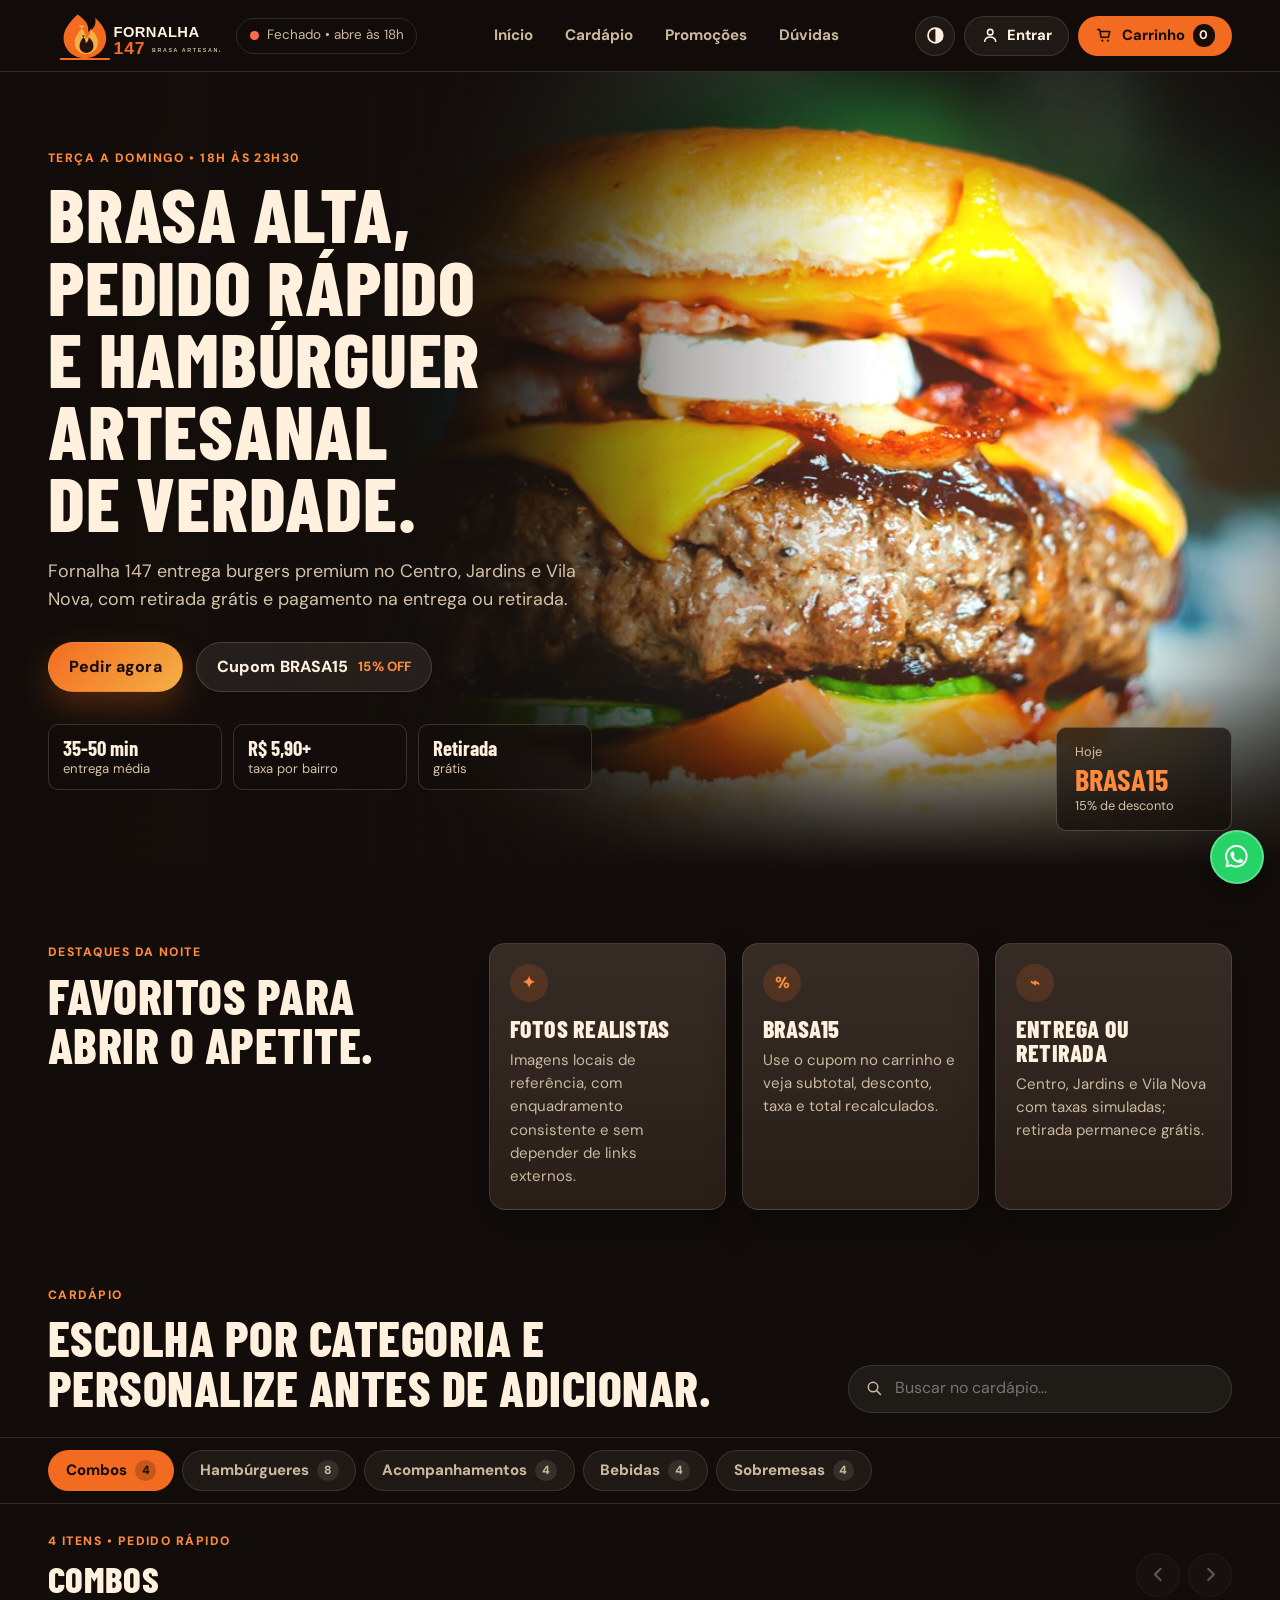
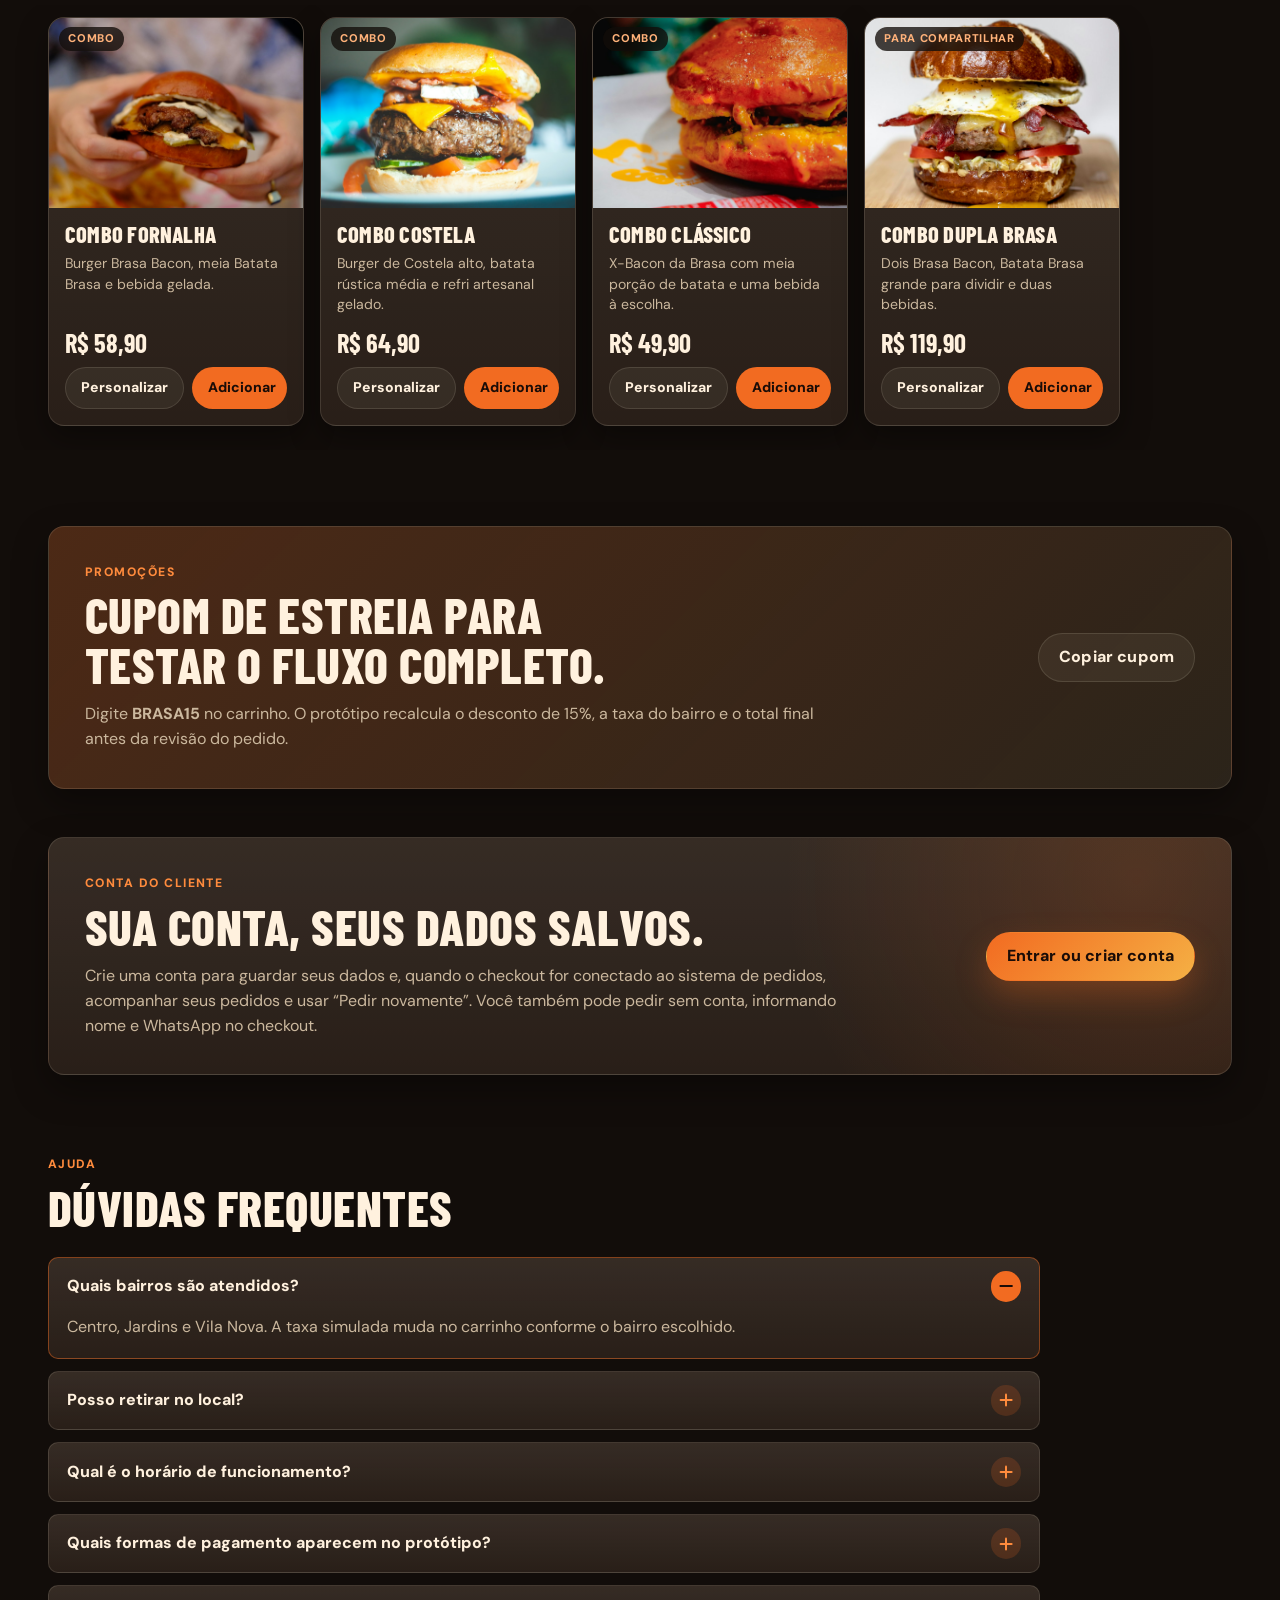
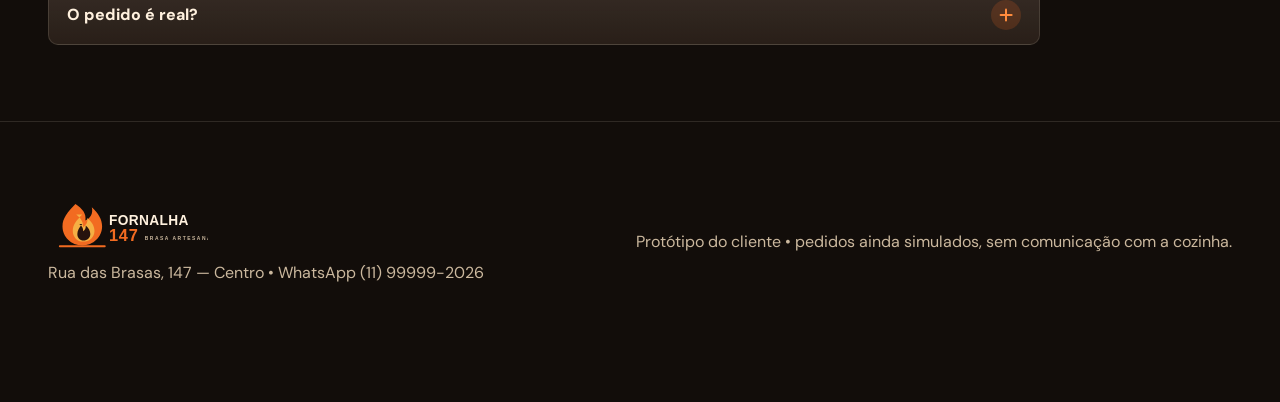
==== index.html @ ca6093db "Add files via upload" ====
<!doctype html>
<html lang="pt-BR" data-theme="dark">
  <head>
    <meta charset="utf-8" />
    <meta name="viewport" content="width=device-width, initial-scale=1" />
    <meta name="theme-color" content="#120d0a" />
    <title>Fornalha 147 | Delivery artesanal</title>
    <link rel="icon" href="assets/logo-fornalha.svg" type="image/svg+xml" />
    <link rel="preconnect" href="https://fonts.googleapis.com" />
    <link rel="preconnect" href="https://fonts.gstatic.com" crossorigin />
    <link
      href="https://fonts.googleapis.com/css2?family=Barlow+Condensed:wght@600;700;800&family=DM+Sans:wght@400;500;700;800&display=swap"
      rel="stylesheet"
    />
    <link rel="stylesheet" href="styles.css" />
    <link rel="stylesheet" href="styles-v2.css" />
    <script>
      try {
        document.documentElement.dataset.theme = localStorage.getItem("fornalha-theme") || "dark";
      } catch (error) {}
    </script>
  </head>
  <body>
    <header class="site-header">
      <a class="brand" href="#inicio" aria-label="Fornalha 147">
        <img src="assets/logo-fornalha.svg" alt="Fornalha 147" />
      </a>

      <div class="header-pulse" id="storeStatus">
        <span class="pulse-dot" aria-hidden="true"></span>
        <span>Carregando horário</span>
      </div>

      <nav class="main-nav" id="mainNav" aria-label="Navegação principal">
        <a href="#inicio">Início</a>
        <a href="#cardapio">Cardápio</a>
        <a href="#promocoes">Promoções</a>
        <a href="#duvidas">Dúvidas</a>
        <button class="nav-account" type="button" data-open-auth>Minha conta</button>
      </nav>

      <div class="header-actions">
        <button class="icon-btn theme-btn" type="button" id="themeToggle" aria-label="Alternar entre tema claro e escuro">
          <svg viewBox="0 0 24 24" aria-hidden="true" focusable="false"><circle cx="12" cy="12" r="8.5" fill="none" stroke="currentColor" stroke-width="2"/><path d="M12 3.5a8.5 8.5 0 0 1 0 17Z" fill="currentColor"/></svg>
        </button>
        <button class="ghost-btn" type="button" id="authButton">
          <svg viewBox="0 0 24 24" aria-hidden="true" focusable="false"><circle cx="12" cy="8" r="3.6" fill="none" stroke="currentColor" stroke-width="2"/><path d="M4.8 20c.6-3.7 3.6-5.6 7.2-5.6s6.6 1.9 7.2 5.6" fill="none" stroke="currentColor" stroke-width="2" stroke-linecap="round"/></svg>
          <span id="authButtonText">Entrar</span>
        </button>
        <button class="cart-trigger" type="button" id="openCart" aria-label="Abrir carrinho">
          <svg viewBox="0 0 24 24" aria-hidden="true" focusable="false"><path d="M3.5 4.5h2.4l2 10.2h9.6l1.8-7.4H7" fill="none" stroke="currentColor" stroke-width="2" stroke-linecap="round" stroke-linejoin="round"/><circle cx="9.6" cy="19" r="1.5" fill="currentColor"/><circle cx="16.8" cy="19" r="1.5" fill="currentColor"/></svg>
          <span class="cart-trigger-label">Carrinho</span>
          <strong id="cartCount">0</strong>
        </button>
        <button class="icon-btn nav-toggle" type="button" id="navToggle" aria-label="Abrir menu" aria-expanded="false" aria-controls="mainNav">
          <svg viewBox="0 0 24 24" aria-hidden="true" focusable="false"><path d="M4 7h16M4 12h16M4 17h16" fill="none" stroke="currentColor" stroke-width="2" stroke-linecap="round"/></svg>
        </button>
      </div>
    </header>

    <main id="inicio">
      <!-- Hero e banners: a fonte dos dados é banners.js. O conteúdo escrito aqui é só o padrão exibido se o script não carregar. -->
      <section class="hero-section" id="heroBanner" aria-label="Destaque da casa">
        <div class="hero-bg" aria-hidden="true">
          <img class="hero-burger" src="assets/burger-costela.jpg" alt="" />
        </div>

        <div class="hero-copy">
          <p class="eyebrow" data-slot="eyebrow">Terça a domingo • 18h às 23h30</p>
          <h1 data-slot="title">Brasa alta, pedido rápido e hambúrguer artesanal de verdade.</h1>
          <p class="hero-text" data-slot="text">Fornalha 147 entrega burgers premium no Centro, Jardins e Vila Nova, com retirada grátis e pagamento na entrega ou retirada.</p>
          <div class="hero-actions" data-slot="actions">
            <a class="primary-btn" href="#cardapio">Pedir agora</a>
            <button class="secondary-btn" type="button" data-copy-coupon="BRASA15">Cupom BRASA15 <small>15% OFF</small></button>
          </div>
          <div class="hero-metrics" aria-label="Informações rápidas">
            <span><strong>35-50 min</strong> entrega média</span>
            <span><strong>R$ 5,90+</strong> taxa por bairro</span>
            <span><strong>Retirada</strong> grátis</span>
          </div>
        </div>

        <div class="hero-ticket" data-slot="ticket" aria-label="Cupom de boas-vindas">
          <span data-ticket-label>Hoje</span>
          <strong data-ticket-code>BRASA15</strong>
          <small data-ticket-note>15% de desconto</small>
        </div>
      </section>

      <section class="highlights" aria-labelledby="destaques-title">
        <div>
          <p class="eyebrow">Destaques da noite</p>
          <h2 id="destaques-title">Favoritos para abrir o apetite.</h2>
        </div>
        <div class="highlight-grid">
          <article>
            <span class="mini-icon" aria-hidden="true">✦</span>
            <h3>Fotos realistas</h3>
            <p>Imagens locais de referência, com enquadramento consistente e sem depender de links externos.</p>
          </article>
          <article>
            <span class="mini-icon" aria-hidden="true">%</span>
            <h3>BRASA15</h3>
            <p>Use o cupom no carrinho e veja subtotal, desconto, taxa e total recalculados.</p>
          </article>
          <article>
            <span class="mini-icon" aria-hidden="true">⌁</span>
            <h3>Entrega ou retirada</h3>
            <p>Centro, Jardins e Vila Nova com taxas simuladas; retirada permanece grátis.</p>
          </article>
        </div>
      </section>

      <section class="menu-section" id="cardapio" aria-labelledby="cardapio-title">
        <div class="section-heading">
          <div>
            <p class="eyebrow">Cardápio</p>
            <h2 id="cardapio-title">Escolha por categoria e personalize antes de adicionar.</h2>
          </div>
          <div class="search-box">
            <svg viewBox="0 0 24 24" aria-hidden="true" focusable="false"><circle cx="10.5" cy="10.5" r="6.2" fill="none" stroke="currentColor" stroke-width="2"/><path d="m15.2 15.2 5 5" stroke="currentColor" stroke-width="2" stroke-linecap="round"/></svg>
            <label class="sr-only" for="menuSearch">Buscar no cardápio</label>
            <input id="menuSearch" type="search" placeholder="Buscar no cardápio..." autocomplete="off" />
            <button class="search-clear" type="button" id="searchClear" aria-label="Limpar busca" hidden>×</button>
          </div>
        </div>

        <div class="menu-tabs" id="menuTabs" role="group" aria-label="Categorias do cardápio"></div>
        <p class="search-status" id="searchStatus" role="status" aria-live="polite" hidden></p>

        <div id="menuSections" class="menu-sections"></div>

        <div class="empty-search" id="emptySearch" hidden>
          <p>Nenhum produto encontrado. Tente buscar por burger, batata, bebida ou sobremesa.</p>
          <button class="secondary-btn" type="button" data-clear-search>Limpar busca</button>
        </div>
      </section>

      <!-- Promoções: preenchidas por banners.js (um bloco por promoção ativa). -->
      <div class="promo-stack" id="promocoes">
        <section class="promo-section">
          <div class="promo-copy">
            <p class="eyebrow">Promoções</p>
            <h2>Cupom de estreia para testar o fluxo completo.</h2>
            <p>Digite <strong>BRASA15</strong> no carrinho. O protótipo recalcula o desconto de 15%, a taxa do bairro e o total final antes da revisão do pedido.</p>
          </div>
          <button class="secondary-btn" type="button" data-copy-coupon="BRASA15">Copiar cupom</button>
        </section>
      </div>

      <section class="login-preview" aria-labelledby="login-preview-title">
        <div>
          <p class="eyebrow">Conta do cliente</p>
          <h2 id="login-preview-title">Sua conta, seus dados salvos.</h2>
          <p id="loginPreviewText">
            Crie uma conta para guardar seus dados e, quando o checkout for conectado ao sistema de pedidos, acompanhar seus pedidos e usar “Pedir novamente”. Você também pode pedir sem conta, informando nome e WhatsApp no checkout.
          </p>
        </div>
        <button class="primary-btn" type="button" id="loginPreviewBtn" data-open-auth>Entrar ou criar conta</button>
      </section>

      <section class="faq-section" id="duvidas" aria-labelledby="duvidas-title">
        <p class="eyebrow">Ajuda</p>
        <h2 id="duvidas-title">Dúvidas frequentes</h2>
        <div class="faq-list" id="faqList">
          <article class="faq-item open">
            <h3>
              <button class="faq-q" type="button" id="faq-q-1" aria-expanded="true" aria-controls="faq-a-1">
                <span>Quais bairros são atendidos?</span><span class="faq-icon" aria-hidden="true"></span>
              </button>
            </h3>
            <div class="faq-a" id="faq-a-1" role="region" aria-labelledby="faq-q-1">
              <div class="faq-a-inner"><p>Centro, Jardins e Vila Nova. A taxa simulada muda no carrinho conforme o bairro escolhido.</p></div>
            </div>
          </article>
          <article class="faq-item">
            <h3>
              <button class="faq-q" type="button" id="faq-q-2" aria-expanded="false" aria-controls="faq-a-2">
                <span>Posso retirar no local?</span><span class="faq-icon" aria-hidden="true"></span>
              </button>
            </h3>
            <div class="faq-a" id="faq-a-2" role="region" aria-labelledby="faq-q-2">
              <div class="faq-a-inner"><p>Sim. Retirada na Rua das Brasas, 147 — Centro, sem taxa de entrega.</p></div>
            </div>
          </article>
          <article class="faq-item">
            <h3>
              <button class="faq-q" type="button" id="faq-q-3" aria-expanded="false" aria-controls="faq-a-3">
                <span>Qual é o horário de funcionamento?</span><span class="faq-icon" aria-hidden="true"></span>
              </button>
            </h3>
            <div class="faq-a" id="faq-a-3" role="region" aria-labelledby="faq-q-3">
              <div class="faq-a-inner"><p>De terça a domingo, das 18h às 23h30. Às segundas a cozinha não abre.</p></div>
            </div>
          </article>
          <article class="faq-item">
            <h3>
              <button class="faq-q" type="button" id="faq-q-4" aria-expanded="false" aria-controls="faq-a-4">
                <span>Quais formas de pagamento aparecem no protótipo?</span><span class="faq-icon" aria-hidden="true"></span>
              </button>
            </h3>
            <div class="faq-a" id="faq-a-4" role="region" aria-labelledby="faq-q-4">
              <div class="faq-a-inner"><p>Dinheiro, Pix, débito e crédito, sempre na entrega ou retirada.</p></div>
            </div>
          </article>
          <article class="faq-item">
            <h3>
              <button class="faq-q" type="button" id="faq-q-5" aria-expanded="false" aria-controls="faq-a-5">
                <span>O pedido é real?</span><span class="faq-icon" aria-hidden="true"></span>
              </button>
            </h3>
            <div class="faq-a" id="faq-a-5" role="region" aria-labelledby="faq-q-5">
              <div class="faq-a-inner"><p>Ainda não. Os pedidos são simulados e não chegam à cozinha. O cadastro de clientes usa um serviço de autenticação real quando ele está configurado.</p></div>
            </div>
          </article>
        </div>
      </section>
    </main>

    <aside class="cart-panel" id="cartPanel" aria-label="Carrinho" aria-hidden="true">
      <div class="cart-head">
        <div>
          <p class="eyebrow">Seu pedido</p>
          <h2>Carrinho</h2>
        </div>
        <button class="icon-btn" type="button" id="closeCart" aria-label="Fechar carrinho">×</button>
      </div>

      <div class="cart-body">
        <div class="cart-items" id="cartItems"></div>

        <div class="cart-controls">
          <label>
            Tipo de pedido
            <select id="orderMode">
              <option value="delivery">Entrega</option>
              <option value="pickup">Retirada grátis</option>
            </select>
          </label>
          <label id="districtLabel">
            Bairro
            <select id="district"></select>
          </label>
          <form class="coupon-row" id="couponForm">
            <label for="couponInput">Cupom</label>
            <div>
              <input id="couponInput" type="text" placeholder="BRASA15" autocomplete="off" />
              <button type="submit">Aplicar</button>
            </div>
            <small id="couponMessage" aria-live="polite"></small>
          </form>
        </div>
      </div>

      <div class="cart-footer">
        <div class="totals" id="totals"></div>
        <button class="primary-btn full" type="button" id="startCheckout">Finalizar pedido</button>
        <button class="secondary-btn full" type="button" id="keepShopping">Voltar ao cardápio</button>
      </div>
    </aside>
    <button class="cart-scrim" type="button" id="cartScrim" aria-label="Fechar carrinho" tabindex="-1"></button>

    <footer class="site-footer">
      <div>
        <img src="assets/logo-fornalha.svg" alt="Fornalha 147" />
        <p>Rua das Brasas, 147 — Centro • WhatsApp (11) 99999-2026</p>
      </div>
      <p>Protótipo do cliente • pedidos ainda simulados, sem comunicação com a cozinha.</p>
    </footer>

    <a
      class="float-action whatsapp"
      href="https://wa.me/5511999992026?text=Ol%C3%A1%2C%20quero%20fazer%20um%20pedido%20na%20Fornalha%20147."
      target="_blank"
      rel="noreferrer"
      aria-label="Falar com a Fornalha 147 no WhatsApp"
    >
      <svg viewBox="0 0 32 32" aria-hidden="true" focusable="false">
        <path fill="currentColor" d="M16.02 3.2A12.62 12.62 0 0 0 5.2 22.27L3.8 28.4l6.27-1.34A12.62 12.62 0 1 0 16.02 3.2Zm0 2.28a10.33 10.33 0 0 1 8.83 15.7 10.32 10.32 0 0 1-13.96 3.7l-.42-.25-3.73.8.83-3.62-.27-.44A10.34 10.34 0 0 1 16.02 5.48Zm-4.5 5.08c-.23 0-.6.09-.92.44-.31.35-1.2 1.17-1.2 2.86s1.23 3.32 1.4 3.55c.17.23 2.38 3.8 5.86 5.17 2.9 1.14 3.5.91 4.13.86.63-.06 2.03-.83 2.32-1.63.29-.8.29-1.49.2-1.63-.09-.14-.32-.23-.68-.4-.35-.17-2.03-1-2.35-1.11-.31-.12-.54-.18-.77.17-.23.34-.89 1.1-1.09 1.32-.2.23-.4.26-.74.09-.35-.17-1.46-.54-2.78-1.72-1.03-.92-1.72-2.05-1.92-2.4-.2-.34-.02-.53.15-.7.15-.15.34-.4.51-.6.17-.2.23-.34.34-.57.12-.23.06-.43-.03-.6-.09-.17-.78-1.89-1.07-2.58-.28-.67-.57-.58-.78-.59h-.58Z"/>
      </svg>
    </a>

    <button class="mobile-cart-bar" type="button" id="mobileCartBar" hidden>
      <span>Ver carrinho</span>
      <strong id="mobileCartTotal">R$ 0,00</strong>
    </button>

    <section class="modal-backdrop" id="productModal" hidden>
      <article class="product-modal" role="dialog" aria-modal="true" aria-labelledby="modalTitle">
        <button class="icon-btn modal-close" type="button" data-close-modal aria-label="Fechar">×</button>
        <div class="modal-media">
          <img id="modalImage" alt="" />
        </div>
        <div class="modal-panel">
          <div class="modal-scroll" id="modalScroll">
            <header class="modal-head">
              <p class="eyebrow" id="modalCategory"></p>
              <h2 id="modalTitle"></h2>
              <p id="modalDescription"></p>
            </header>

            <fieldset class="option-group" id="donenessBlock" hidden>
              <legend>
                <span class="og-title">Ponto da carne</span>
                <span class="og-badge required">Obrigatório</span>
              </legend>
              <p class="og-help" id="donenessHelp">Escolha 1 opção.</p>
              <div class="doneness-list" id="donenessList"></div>
              <p class="field-error" id="donenessError" role="alert" hidden>Escolha o ponto da carne para continuar.</p>
            </fieldset>

            <fieldset class="option-group" id="removeBlock" hidden>
              <legend>
                <span class="og-title">Retirar ingredientes</span>
                <span class="og-badge free">Sem custo</span>
              </legend>
              <p class="og-help">Toque no que você não quer. Os itens riscados não vão no seu pedido.</p>
              <div class="chip-grid" id="removeList"></div>
            </fieldset>

            <fieldset class="option-group" id="addonBlock" hidden>
              <legend>
                <span class="og-title">Adicionais</span>
                <span class="og-badge paid">Com custo</span>
              </legend>
              <p class="og-help">Marque quantos quiser. O valor é somado ao preço.</p>
              <div class="addon-list" id="addonList"></div>
            </fieldset>

            <div class="option-group">
              <label class="og-title notes-label" for="itemNotes">Observação <span class="og-badge optional">Opcional</span></label>
              <textarea id="itemNotes" rows="2" maxlength="200" placeholder="Ex.: molho à parte, cortar ao meio..."></textarea>
              <span class="note-count" id="noteCount" aria-hidden="true">0/200</span>
            </div>

            <section class="selection-summary" aria-labelledby="summaryTitle">
              <h3 id="summaryTitle">Resumo da sua escolha</h3>
              <ul id="selectionSummary" aria-live="polite"></ul>
            </section>
          </div>

          <div class="modal-buy-row">
            <div class="quantity-stepper">
              <button type="button" data-qty="-1" aria-label="Diminuir quantidade">−</button>
              <strong id="modalQty" aria-live="polite">1</strong>
              <button type="button" data-qty="1" aria-label="Aumentar quantidade">+</button>
            </div>
            <button class="primary-btn" type="button" id="addToCart">
              <span id="addToCartLabel">Adicionar</span>
              <strong id="modalPrice">R$ 0,00</strong>
            </button>
          </div>
        </div>
      </article>
    </section>

    <section class="modal-backdrop" id="authModal" hidden>
      <article class="auth-modal" role="dialog" aria-modal="true" aria-labelledby="authTitle">
        <button class="icon-btn modal-close" type="button" data-close-modal aria-label="Fechar">×</button>
        <p class="eyebrow">Conta do cliente</p>
        <h2 id="authTitle">Sua conta</h2>
        <p class="auth-helper" id="authHelper"></p>
        <div class="auth-tabs" id="authTabs" role="group" aria-label="Acesso"></div>
        <form id="authForm" class="auth-form" novalidate></form>
      </article>
    </section>

    <section class="modal-backdrop" id="checkoutModal" hidden>
      <article class="checkout-modal" role="dialog" aria-modal="true" aria-labelledby="checkoutTitle">
        <button class="icon-btn modal-close" type="button" data-close-modal aria-label="Fechar">×</button>
        <div class="checkout-head">
          <p class="eyebrow">Checkout simulado</p>
          <h2 id="checkoutTitle">Finalize seu pedido</h2>
          <div class="stepper" id="checkoutSteps"></div>
        </div>
        <form id="checkoutForm" class="checkout-body" novalidate></form>
        <div class="checkout-actions">
          <button class="secondary-btn" type="button" id="checkoutBack">Voltar</button>
          <button class="primary-btn" type="button" id="checkoutNext">Continuar</button>
        </div>
      </article>
    </section>

    <section class="modal-backdrop" id="orderModal" hidden>
      <article class="order-modal" role="dialog" aria-modal="true" aria-labelledby="orderTitle">
        <button class="icon-btn modal-close" type="button" data-close-modal aria-label="Fechar">×</button>
        <p class="eyebrow">Pedido demonstrativo</p>
        <h2 id="orderTitle">Pedido simulado</h2>
        <div id="orderSummary" class="order-summary"></div>
      </article>
    </section>

    <section class="toast" id="toast" role="status" aria-live="polite"></section>

    <script src="config.js"></script>
    <script src="auth-client.js"></script>
    <script src="banners.js"></script>
    <script src="app.js"></script>
  </body>
</html>
---- styles.css ----
/* =========================================================
   Fornalha 147 — estilos do site do cliente
   Direção visual: hamburgueria premium noturna, brasa #F26B21
   ========================================================= */

:root {
  color-scheme: dark;
  --bg: #120d0a;
  --bg-soft: #1a120e;
  --surface: #231913;
  --surface-2: #2d211a;
  --panel: #1e150f;
  --line: rgba(255, 241, 222, 0.12);
  --text: #fff1de;
  --muted: #cbb89e;
  --subtle: #8e7b67;
  --ember: #f26b21;
  --ember-2: #ff8b3d;
  --amber: #f5b044;
  --accent-text: #ff8b3d;
  --sage: #8da06b;
  --danger: #ff6a4d;
  --on-ember: #1a0c07;
  --shadow: rgba(0, 0, 0, 0.36);
  --field-bg: rgba(18, 13, 10, 0.5);
  --ghost-bg: rgba(255, 241, 222, 0.06);
  --bar-bg: rgba(18, 13, 10, 0.92);
  --card-bg: linear-gradient(180deg, rgba(255, 241, 222, 0.085), rgba(255, 241, 222, 0.028)), #231913;
  --focus: #f5b044;

  --header-h: 72px;
  --radius: 10px;
  --radius-lg: 16px;
  --gutter: max(clamp(1rem, 4.5vw, 3rem), calc((100vw - 80rem) / 2));
  --section-y: clamp(2.75rem, 6vw, 4.75rem);

  --font-display: "Barlow Condensed", "Arial Narrow", "Segoe UI", sans-serif;
  --font-ui: "DM Sans", "Segoe UI", Roboto, Arial, sans-serif;
}

html[data-theme="light"] {
  color-scheme: light;
  --bg: #fff8ee;
  --bg-soft: #f6eadb;
  --surface: #fffdf8;
  --surface-2: #f1dfc8;
  --panel: #fffaf2;
  --line: rgba(48, 29, 18, 0.14);
  --text: #261710;
  --muted: #624c39;
  --subtle: #7d684f;
  --accent-text: #b4440c;
  --danger: #c23a20;
  --shadow: rgba(54, 31, 16, 0.14);
  --field-bg: #ffffff;
  --ghost-bg: rgba(255, 255, 255, 0.75);
  --bar-bg: rgba(255, 248, 238, 0.94);
  --card-bg: linear-gradient(180deg, #ffffff, #fff7ec);
  --focus: #b4440c;
}

*,
*::before,
*::after {
  box-sizing: border-box;
}

[hidden] {
  display: none !important;
}

html {
  scroll-behavior: smooth;
  -webkit-text-size-adjust: 100%;
}

body {
  margin: 0;
  min-height: 100vh;
  overflow-x: hidden;
  overflow-x: clip;
  background: var(--bg);
  color: var(--text);
  font-family: var(--font-ui);
  font-size: 1rem;
  line-height: 1.55;
  -webkit-font-smoothing: antialiased;
}

body.is-locked {
  overflow: hidden;
}

button,
input,
select,
textarea {
  font: inherit;
  color: inherit;
}

button {
  cursor: pointer;
}

button:disabled {
  cursor: not-allowed;
}

a {
  color: inherit;
  text-decoration: none;
}

img {
  max-width: 100%;
  display: block;
}

svg {
  display: block;
}

:focus-visible {
  outline: 2px solid var(--focus);
  outline-offset: 2px;
}

.sr-only {
  position: absolute;
  width: 1px;
  height: 1px;
  margin: -1px;
  padding: 0;
  overflow: hidden;
  clip: rect(0, 0, 0, 0);
  white-space: nowrap;
  border: 0;
}

main {
  padding-top: var(--header-h);
}

/* ---------- Tipografia ---------- */

h1,
h2,
h3 {
  margin: 0;
  font-family: var(--font-display);
  font-weight: 800;
  line-height: 1;
  letter-spacing: 0.01em;
  text-transform: uppercase;
  text-wrap: balance;
}

h1 {
  max-width: 14ch;
  font-size: clamp(2.6rem, 6vw, 5rem);
  line-height: 0.94;
}

h2 {
  font-size: clamp(2rem, 4.3vw, 3.1rem);
}

h3 {
  font-size: 1.35rem;
}

p {
  overflow-wrap: break-word;
}

.eyebrow {
  margin: 0 0 0.55rem;
  color: var(--accent-text);
  font-size: 0.76rem;
  font-weight: 800;
  letter-spacing: 0.12em;
  text-transform: uppercase;
}

/* ---------- Botões ---------- */

.primary-btn,
.secondary-btn,
.ghost-btn,
.cart-trigger,
.icon-btn {
  border: 1px solid transparent;
  transition: transform 0.2s ease, filter 0.2s ease, background 0.2s ease, border-color 0.2s ease;
}

.primary-btn,
.secondary-btn {
  display: inline-flex;
  align-items: center;
  justify-content: center;
  gap: 0.6rem;
  min-height: 3rem;
  padding: 0.7rem 1.25rem;
  border-radius: 999px;
  font-weight: 800;
  letter-spacing: 0.01em;
}

.primary-btn {
  background: linear-gradient(135deg, var(--ember), var(--amber));
  color: var(--on-ember);
  box-shadow: 0 14px 32px rgba(242, 107, 33, 0.28);
}

.secondary-btn {
  border-color: var(--line);
  background: var(--ghost-bg);
  color: var(--text);
}

.secondary-btn small {
  color: var(--accent-text);
  font-weight: 800;
}

.primary-btn:hover:not(:disabled),
.secondary-btn:hover:not(:disabled),
.cart-trigger:hover {
  transform: translateY(-2px);
  filter: brightness(1.05);
}

.primary-btn:disabled,
.secondary-btn:disabled {
  opacity: 0.45;
  box-shadow: none;
}

.full {
  width: 100%;
}

.icon-btn {
  display: grid;
  place-items: center;
  width: 2.5rem;
  height: 2.5rem;
  flex: none;
  border-radius: 50%;
  border-color: var(--line);
  background: var(--ghost-bg);
  color: var(--text);
  font-size: 1.4rem;
  line-height: 1;
}

.icon-btn:hover {
  border-color: rgba(242, 107, 33, 0.55);
}

.icon-btn svg {
  width: 1.3rem;
  height: 1.3rem;
}

/* ---------- Cabeçalho ---------- */

.site-header {
  position: fixed;
  inset: 0 0 auto;
  z-index: 50;
  height: var(--header-h);
  display: grid;
  grid-template-columns: auto auto minmax(0, 1fr) auto;
  align-items: center;
  gap: 1rem;
  padding: 0 var(--gutter);
  background: var(--bar-bg);
  border-bottom: 1px solid var(--line);
  backdrop-filter: blur(18px);
  -webkit-backdrop-filter: blur(18px);
}

.brand {
  display: inline-flex;
  align-items: center;
}

.brand img {
  width: clamp(124px, 14vw, 172px);
  height: auto;
}

.header-pulse {
  display: inline-flex;
  align-items: center;
  gap: 0.5rem;
  min-height: 2.25rem;
  padding: 0.4rem 0.8rem;
  border: 1px solid var(--line);
  border-radius: 999px;
  color: var(--muted);
  font-size: 0.84rem;
  white-space: nowrap;
}

.pulse-dot {
  width: 0.55rem;
  height: 0.55rem;
  flex: none;
  border-radius: 50%;
  background: var(--sage);
  animation: pulse 1.8s infinite;
}

.header-pulse.closed .pulse-dot {
  background: var(--danger);
  animation: none;
}

@keyframes pulse {
  0% {
    box-shadow: 0 0 0 0 rgba(141, 160, 107, 0.5);
  }
  70% {
    box-shadow: 0 0 0 9px rgba(141, 160, 107, 0);
  }
  100% {
    box-shadow: 0 0 0 0 rgba(141, 160, 107, 0);
  }
}

.main-nav {
  display: flex;
  justify-content: center;
  gap: 0.2rem;
}

.main-nav a {
  padding: 0.5rem 0.9rem;
  border-radius: 999px;
  color: var(--muted);
  font-weight: 700;
  font-size: 0.95rem;
  transition: color 0.2s ease, background 0.2s ease;
}

.main-nav a:hover {
  color: var(--text);
  background: rgba(242, 107, 33, 0.14);
}

.nav-account,
.nav-toggle {
  display: none;
}

.header-actions {
  display: flex;
  align-items: center;
  gap: 0.55rem;
}

.ghost-btn,
.cart-trigger {
  display: inline-flex;
  align-items: center;
  gap: 0.5rem;
  min-height: 2.5rem;
  padding: 0 1rem;
  border-radius: 999px;
  font-weight: 800;
  font-size: 0.92rem;
}

.ghost-btn {
  border-color: var(--line);
  background: var(--ghost-bg);
  color: var(--text);
}

.ghost-btn:hover {
  border-color: rgba(242, 107, 33, 0.55);
}

.ghost-btn svg,
.cart-trigger svg {
  width: 1.15rem;
  height: 1.15rem;
}

.cart-trigger {
  background: var(--ember);
  color: var(--on-ember);
}

.cart-trigger strong {
  min-width: 1.4rem;
  height: 1.4rem;
  display: grid;
  place-items: center;
  padding: 0 0.25rem;
  border-radius: 999px;
  background: #1a0c07;
  color: #fff1de;
  font-size: 0.78rem;
}

.cart-trigger strong.bump {
  animation: bump 0.35s ease;
}

@keyframes bump {
  40% {
    transform: scale(1.35);
  }
}

/* ---------- Hero: hambúrguer integrado ao fundo ---------- */

.hero-section {
  /* O hero é sempre "noturno", inclusive no tema claro, para o hambúrguer se fundir ao fundo. */
  --text: #fff1de;
  --muted: #d4c2a8;
  --line: rgba(255, 241, 222, 0.16);
  --ghost-bg: rgba(255, 241, 222, 0.08);
  --accent-text: #ff8b3d;
  --focus: #f5b044;
  position: relative;
  isolation: isolate;
  display: flex;
  align-items: center;
  min-height: clamp(34rem, calc(100svh - var(--header-h)), 47rem);
  padding: clamp(2.5rem, 6vw, 5rem) var(--gutter);
  overflow: hidden;
  background: #120d0a;
  color: var(--text);
}

.hero-bg {
  position: absolute;
  inset: 0;
  z-index: -1;
  pointer-events: none;
  background:
    radial-gradient(52% 68% at 76% 52%, rgba(242, 107, 33, 0.38), transparent 72%),
    radial-gradient(34% 40% at 92% 100%, rgba(245, 176, 68, 0.18), transparent 70%),
    #120d0a;
}

.hero-burger {
  position: absolute;
  top: 50%;
  right: 0;
  width: min(74%, 68rem);
  height: 116%;
  object-fit: cover;
  object-position: 58% 50%;
  transform: translateY(-50%);
  /* Escuros da foto "somem" no fundo; luzes e textura do alimento permanecem. */
  mix-blend-mode: lighten;
  filter: saturate(1.12) contrast(1.1);
  -webkit-mask-image: linear-gradient(90deg, transparent 0%, #000 36%), radial-gradient(ellipse 64% 60% at 58% 50%, #000 50%, transparent 100%);
  mask-image: linear-gradient(90deg, transparent 0%, #000 36%), radial-gradient(ellipse 64% 60% at 58% 50%, #000 50%, transparent 100%);
  -webkit-mask-composite: source-in;
  mask-composite: intersect;
}

.hero-bg::after {
  content: "";
  position: absolute;
  inset: 0;
  background:
    linear-gradient(90deg, #120d0a 0%, rgba(18, 13, 10, 0.9) 28%, rgba(18, 13, 10, 0.4) 50%, transparent 68%),
    linear-gradient(0deg, #120d0a 0%, transparent 24%),
    radial-gradient(120% 100% at 72% 50%, transparent 55%, rgba(0, 0, 0, 0.5) 100%);
}

.hero-copy {
  position: relative;
  max-width: 41rem;
}

.hero-text {
  max-width: 34rem;
  margin: 1.3rem 0 0;
  color: var(--muted);
  font-size: clamp(1rem, 1.5vw, 1.12rem);
}

.hero-actions {
  display: flex;
  flex-wrap: wrap;
  gap: 0.8rem;
  margin-top: 1.8rem;
}

.hero-metrics {
  display: grid;
  grid-template-columns: repeat(3, minmax(0, 1fr));
  gap: 0.7rem;
  max-width: 34rem;
  margin-top: 2rem;
}

.hero-metrics span {
  padding: 0.75rem 0.85rem;
  border: 1px solid var(--line);
  border-radius: var(--radius);
  background: rgba(18, 13, 10, 0.5);
  color: var(--muted);
  font-size: 0.82rem;
  line-height: 1.35;
  backdrop-filter: blur(6px);
}

.hero-metrics strong {
  display: block;
  color: var(--text);
  font-family: var(--font-display);
  font-size: 1.3rem;
  line-height: 1.1;
}

.hero-ticket {
  position: absolute;
  right: var(--gutter);
  bottom: 2.25rem;
  display: grid;
  gap: 0.1rem;
  min-width: 11rem;
  padding: 0.9rem 1.1rem;
  border: 1px solid rgba(255, 241, 222, 0.22);
  border-radius: var(--radius);
  background: rgba(18, 13, 10, 0.68);
  backdrop-filter: blur(12px);
  -webkit-backdrop-filter: blur(12px);
}

.hero-ticket span,
.hero-ticket small {
  color: var(--muted);
  font-size: 0.8rem;
}

.hero-ticket strong {
  color: var(--ember-2);
  font-family: var(--font-display);
  font-size: 1.9rem;
  line-height: 1;
}

/* ---------- Seções ---------- */

.highlights,
.faq-section,
.site-footer {
  padding: var(--section-y) var(--gutter);
}

.highlights {
  display: grid;
  grid-template-columns: minmax(0, 0.55fr) minmax(0, 1fr);
  gap: 2rem;
  align-items: start;
}

.highlight-grid {
  display: grid;
  grid-template-columns: repeat(auto-fit, minmax(13.5rem, 1fr));
  gap: 1rem;
}

.highlight-grid article {
  padding: 1.25rem;
  border: 1px solid var(--line);
  border-radius: var(--radius-lg);
  background: var(--card-bg);
  box-shadow: 0 14px 34px var(--shadow);
}

.highlight-grid h3 {
  font-size: 1.5rem;
}

.highlight-grid p {
  margin: 0.5rem 0 0;
  color: var(--muted);
  font-size: 0.94rem;
}

.mini-icon {
  display: grid;
  place-items: center;
  width: 2.4rem;
  height: 2.4rem;
  margin-bottom: 0.9rem;
  border-radius: 50%;
  background: rgba(242, 107, 33, 0.16);
  color: var(--accent-text);
  font-weight: 900;
}

/* ---------- Cardápio ---------- */

.menu-section {
  padding: 0 var(--gutter) var(--section-y);
  scroll-margin-top: var(--header-h);
}

.section-heading {
  display: flex;
  align-items: flex-end;
  justify-content: space-between;
  flex-wrap: wrap;
  gap: 1.25rem;
  margin-bottom: 1.5rem;
}

.section-heading > div:first-child {
  flex: 1 1 22rem;
  max-width: 44rem;
}

.search-box {
  display: flex;
  align-items: center;
  flex: 0 1 24rem;
  min-width: min(100%, 16rem);
  min-height: 3rem;
  padding: 0 0.5rem 0 1rem;
  gap: 0.6rem;
  border: 1px solid var(--line);
  border-radius: 999px;
  background: var(--ghost-bg);
  color: var(--muted);
}

.search-box:focus-within {
  border-color: var(--ember);
}

.search-box svg {
  width: 1.15rem;
  height: 1.15rem;
  flex: none;
}

.search-box input {
  flex: 1;
  min-width: 0;
  min-height: 2.8rem;
  border: 0;
  outline: 0;
  background: transparent;
  color: var(--text);
}

.search-box input::-webkit-search-cancel-button {
  -webkit-appearance: none;
  appearance: none;
}

.search-clear {
  display: grid;
  place-items: center;
  width: 2rem;
  height: 2rem;
  flex: none;
  border: 0;
  border-radius: 50%;
  background: rgba(255, 241, 222, 0.1);
  color: var(--text);
  font-size: 1.2rem;
  line-height: 1;
}

.menu-tabs {
  position: sticky;
  top: var(--header-h);
  z-index: 30;
  display: flex;
  gap: 0.5rem;
  margin: 0 calc(var(--gutter) * -1) 1.75rem;
  padding: 0.75rem var(--gutter);
  overflow-x: auto;
  background: var(--bar-bg);
  border-block: 1px solid var(--line);
  backdrop-filter: blur(16px);
  -webkit-backdrop-filter: blur(16px);
  scrollbar-width: none;
}

.menu-tabs::-webkit-scrollbar {
  display: none;
}

.menu-tab {
  display: inline-flex;
  align-items: center;
  flex: 0 0 auto;
  gap: 0.5rem;
  min-height: 2.6rem;
  padding: 0 1.05rem;
  border: 1px solid var(--line);
  border-radius: 999px;
  background: var(--ghost-bg);
  color: var(--muted);
  font-weight: 800;
  font-size: 0.94rem;
  white-space: nowrap;
  transition: background 0.2s ease, color 0.2s ease, border-color 0.2s ease;
}

.menu-tab span {
  display: grid;
  place-items: center;
  min-width: 1.35rem;
  height: 1.35rem;
  padding: 0 0.3rem;
  border-radius: 999px;
  background: rgba(255, 241, 222, 0.1);
  font-size: 0.74rem;
}

html[data-theme="light"] .menu-tab span {
  background: rgba(48, 29, 18, 0.08);
}

.menu-tab:hover {
  color: var(--text);
  border-color: rgba(242, 107, 33, 0.6);
}

.menu-tab.active {
  background: var(--ember);
  border-color: transparent;
  color: var(--on-ember);
}

.menu-tab.active span {
  background: rgba(26, 12, 7, 0.2);
}

.menu-tabs.is-searching .menu-tab {
  opacity: 0.7;
}

.search-status {
  margin: -0.5rem 0 1.25rem;
  color: var(--muted);
  font-size: 0.92rem;
}

.menu-sections {
  display: grid;
  gap: 2.75rem;
  min-width: 0;
}

.menu-group {
  min-width: 0;
  scroll-margin-top: calc(var(--header-h) + 4.5rem);
}

.menu-group-head {
  display: flex;
  align-items: flex-end;
  justify-content: space-between;
  gap: 1rem;
  margin-bottom: 0.5rem;
}

.menu-group-head h3 {
  font-size: clamp(1.75rem, 3.2vw, 2.3rem);
}

.carousel-controls {
  display: flex;
  gap: 0.5rem;
  flex: none;
}

.carousel-btn {
  display: grid;
  place-items: center;
  width: 2.75rem;
  height: 2.75rem;
  border: 1px solid var(--line);
  border-radius: 50%;
  background: var(--ghost-bg);
  color: var(--text);
  transition: background 0.2s ease, color 0.2s ease, opacity 0.2s ease;
}

.carousel-btn svg {
  width: 1.3rem;
  height: 1.3rem;
}

.carousel-btn:hover:not(:disabled) {
  background: var(--ember);
  border-color: transparent;
  color: var(--on-ember);
}

.carousel-btn:disabled {
  opacity: 0.32;
}

.carousel {
  --card-w: clamp(14.75rem, 20vw, 17rem);
  margin: 0 calc(var(--gutter) * -1);
  min-width: 0;
}

.carousel-track {
  display: flex;
  gap: 1rem;
  padding: 0.75rem var(--gutter) 1.5rem;
  overflow-x: auto;
  overscroll-behavior-x: contain;
  scroll-snap-type: x mandatory;
  scroll-padding-inline: var(--gutter);
  scrollbar-width: none;
  -webkit-overflow-scrolling: touch;
}

.carousel-track::-webkit-scrollbar {
  display: none;
}

.carousel-track > * {
  flex: 0 0 var(--card-w);
  scroll-snap-align: start;
}

.product-card {
  display: flex;
  flex-direction: column;
  overflow: hidden;
  border: 1px solid var(--line);
  border-radius: var(--radius-lg);
  background: var(--card-bg);
  box-shadow: 0 12px 30px var(--shadow);
  transition: transform 0.25s ease, border-color 0.25s ease;
}

.product-card:hover {
  transform: translateY(-3px);
  border-color: rgba(242, 107, 33, 0.5);
}

.product-media {
  position: relative;
  display: block;
  width: 100%;
  aspect-ratio: 4 / 3;
  padding: 0;
  overflow: hidden;
  border: 0;
  background: var(--bg-soft);
}

.product-media img {
  width: 100%;
  height: 100%;
  object-fit: cover;
  transition: transform 0.4s ease;
}

.product-card:hover .product-media img {
  transform: scale(1.05);
}

.product-badge {
  position: absolute;
  top: 0.6rem;
  left: 0.6rem;
  padding: 0.2rem 0.6rem;
  border-radius: 999px;
  background: rgba(18, 13, 10, 0.78);
  color: #ffb27a;
  font-size: 0.7rem;
  font-weight: 800;
  letter-spacing: 0.06em;
  text-transform: uppercase;
  backdrop-filter: blur(6px);
}

.product-body {
  display: flex;
  flex: 1;
  flex-direction: column;
  gap: 0.45rem;
  padding: 0.95rem 1rem 1rem;
}

.product-title {
  font-size: 1.4rem;
  line-height: 1.02;
}

.product-desc {
  margin: 0;
  color: var(--muted);
  font-size: 0.88rem;
  line-height: 1.45;
}

.product-foot {
  display: grid;
  gap: 0.7rem;
  margin-top: auto;
  padding-top: 0.5rem;
}

.product-price {
  font-family: var(--font-display);
  font-size: 1.65rem;
  font-weight: 700;
  line-height: 1;
}

.card-actions {
  display: grid;
  grid-template-columns: auto minmax(0, 1fr);
  gap: 0.5rem;
}

.btn-sm {
  min-height: 2.6rem;
  padding: 0 0.95rem;
  border-radius: 999px;
  font-size: 0.88rem;
  font-weight: 800;
  white-space: nowrap;
  transition: transform 0.2s ease, filter 0.2s ease, border-color 0.2s ease;
}

.btn-sm.ghost {
  border: 1px solid var(--line);
  background: var(--ghost-bg);
  color: var(--text);
}

.btn-sm.ghost:hover {
  border-color: rgba(242, 107, 33, 0.6);
}

.btn-sm.solid {
  border: 0;
  background: var(--ember);
  color: var(--on-ember);
}

.btn-sm.solid:hover {
  transform: translateY(-1px);
  filter: brightness(1.06);
}

.btn-sm.solid:active {
  transform: scale(0.97);
}

.empty-search {
  display: grid;
  justify-items: start;
  gap: 0.9rem;
  margin: 0;
  padding: 1.25rem;
  border: 1px dashed var(--line);
  border-radius: var(--radius);
  background: var(--ghost-bg);
}

.empty-search p {
  margin: 0;
  color: var(--muted);
}

/* ---------- Promoções e conta ---------- */

.promo-section,
.login-preview {
  display: flex;
  align-items: center;
  justify-content: space-between;
  flex-wrap: wrap;
  gap: 1.5rem;
  margin: 0 var(--gutter) clamp(2rem, 4vw, 3rem);
  padding: clamp(1.5rem, 3.5vw, 2.25rem);
  border: 1px solid var(--line);
  border-radius: var(--radius-lg);
  box-shadow: 0 14px 34px var(--shadow);
}

.promo-section {
  background:
    linear-gradient(135deg, rgba(242, 107, 33, 0.2), rgba(141, 160, 107, 0.08)),
    var(--surface);
}

.login-preview {
  background:
    radial-gradient(circle at 92% 18%, rgba(242, 107, 33, 0.16), transparent 22rem),
    var(--card-bg);
}

.promo-copy,
.login-preview > div {
  flex: 1 1 22rem;
  max-width: 48rem;
}

.promo-copy p:not(.eyebrow),
.login-preview p:not(.eyebrow) {
  margin: 0.8rem 0 0;
  color: var(--muted);
}

/* ---------- FAQ ---------- */

.faq-section {
  padding-top: clamp(1rem, 3vw, 2rem);
}

.faq-section h2 {
  margin-bottom: 1.5rem;
}

.faq-list {
  display: flex;
  flex-direction: column;
  gap: 0.75rem;
  max-width: 62rem;
}

.faq-item {
  border: 1px solid var(--line);
  border-radius: var(--radius);
  background: var(--card-bg);
  transition: border-color 0.2s ease;
}

.faq-item.open {
  border-color: rgba(242, 107, 33, 0.45);
}

.faq-item h3 {
  margin: 0;
  font: inherit;
  text-transform: none;
}

.faq-q {
  display: flex;
  align-items: center;
  justify-content: space-between;
  gap: 1rem;
  width: 100%;
  min-height: 3.6rem;
  padding: 0.85rem 1.1rem;
  border: 0;
  background: transparent;
  color: var(--text);
  font-weight: 800;
  font-size: 1rem;
  text-align: left;
}

.faq-icon {
  position: relative;
  width: 1.9rem;
  height: 1.9rem;
  flex: none;
  border-radius: 50%;
  background: rgba(242, 107, 33, 0.18);
  transition: background 0.2s ease, transform 0.25s ease;
}

.faq-icon::before,
.faq-icon::after {
  content: "";
  position: absolute;
  top: 50%;
  left: 50%;
  width: 0.8rem;
  height: 2px;
  border-radius: 2px;
  background: var(--accent-text);
  transform: translate(-50%, -50%);
  transition: transform 0.25s ease, background 0.2s ease;
}

.faq-icon::after {
  transform: translate(-50%, -50%) rotate(90deg);
}

.faq-item.open .faq-icon {
  background: var(--ember);
}

.faq-item.open .faq-icon::before,
.faq-item.open .faq-icon::after {
  background: var(--on-ember);
}

.faq-item.open .faq-icon::after {
  transform: translate(-50%, -50%) rotate(0deg);
}

.faq-a {
  display: grid;
  grid-template-rows: 0fr;
  transition: grid-template-rows 0.28s ease;
}

.faq-item.open .faq-a {
  grid-template-rows: 1fr;
}

.faq-a-inner {
  min-height: 0;
  overflow: hidden;
  visibility: hidden;
  transition: visibility 0s 0.28s;
}

.faq-item.open .faq-a-inner {
  visibility: visible;
  transition-delay: 0s;
}

.faq-a-inner p {
  margin: 0;
  padding: 0 1.1rem 1.1rem;
  color: var(--muted);
}

/* ---------- Rodapé ---------- */

.site-footer {
  display: flex;
  flex-wrap: wrap;
  align-items: center;
  justify-content: space-between;
  gap: 1rem 2rem;
  padding-bottom: calc(var(--section-y) + 2.5rem);
  border-top: 1px solid var(--line);
  color: var(--muted);
}

.site-footer img {
  width: 160px;
  margin-bottom: 0.7rem;
}

.site-footer p {
  margin: 0;
}

/* ---------- Botões flutuantes ---------- */

.float-action {
  position: fixed;
  right: max(1rem, env(safe-area-inset-right));
  bottom: max(1rem, env(safe-area-inset-bottom));
  z-index: 60;
  display: grid;
  place-items: center;
  border-radius: 50%;
  box-shadow: 0 12px 30px var(--shadow);
  transition: transform 0.2s ease;
}

.whatsapp {
  width: 3.4rem;
  height: 3.4rem;
  background: #25d366;
  color: #fff;
  border: 2px solid rgba(255, 255, 255, 0.28);
}

.whatsapp:hover {
  transform: translateY(-2px) scale(1.04);
}

.whatsapp svg {
  width: 1.8rem;
  height: 1.8rem;
}

.mobile-cart-bar {
  position: fixed;
  left: max(1rem, env(safe-area-inset-left));
  right: 5rem;
  bottom: max(1rem, env(safe-area-inset-bottom));
  z-index: 59;
  display: none;
  align-items: center;
  justify-content: space-between;
  min-height: 3.4rem;
  padding: 0 1.25rem;
  border: 0;
  border-radius: 999px;
  background: linear-gradient(135deg, var(--ember), var(--amber));
  color: var(--on-ember);
  font-weight: 800;
  box-shadow: 0 12px 30px var(--shadow);
}

.mobile-cart-bar strong {
  font-family: var(--font-display);
  font-size: 1.35rem;
}

/* ---------- Carrinho ---------- */

.cart-scrim {
  position: fixed;
  inset: 0;
  z-index: 89;
  border: 0;
  background: rgba(0, 0, 0, 0.6);
  opacity: 0;
  visibility: hidden;
  transition: opacity 0.25s ease, visibility 0s 0.25s;
}

body.cart-open .cart-scrim {
  opacity: 1;
  visibility: visible;
  transition-delay: 0s;
}

.cart-panel {
  position: fixed;
  top: 0;
  right: 0;
  bottom: 0;
  z-index: 90;
  display: flex;
  flex-direction: column;
  width: min(100vw, 27rem);
  background: var(--panel);
  border-left: 1px solid var(--line);
  box-shadow: -24px 0 60px var(--shadow);
  transform: translateX(104%);
  visibility: hidden;
  transition: transform 0.28s ease, visibility 0s 0.28s;
}

body.cart-open .cart-panel {
  transform: none;
  visibility: visible;
  transition: transform 0.28s ease;
}

.cart-head {
  display: flex;
  align-items: flex-start;
  justify-content: space-between;
  gap: 1rem;
  flex: none;
  padding: 1.1rem 1.25rem;
  border-bottom: 1px solid var(--line);
}

.cart-head .eyebrow {
  margin-bottom: 0.25rem;
}

.cart-head h2 {
  font-size: 2rem;
}

.cart-body {
  display: grid;
  flex: 1;
  align-content: start;
  gap: 1.25rem;
  min-height: 0;
  padding: 1.1rem 1.25rem;
  overflow-y: auto;
  overscroll-behavior: contain;
}

.cart-items {
  display: grid;
  gap: 0.75rem;
}

.cart-empty {
  margin: 0;
  padding: 1rem;
  border: 1px dashed var(--line);
  border-radius: var(--radius);
  color: var(--muted);
}

.cart-item {
  display: grid;
  grid-template-columns: 4.5rem minmax(0, 1fr);
  gap: 0.8rem;
  padding: 0.7rem;
  border: 1px solid var(--line);
  border-radius: var(--radius);
  background: var(--surface);
}

.cart-item img {
  width: 4.5rem;
  height: 4.5rem;
  object-fit: cover;
  border-radius: 8px;
  background: var(--bg-soft);
}

.cart-item-top {
  display: flex;
  align-items: flex-start;
  justify-content: space-between;
  gap: 0.6rem;
}

.cart-item h3 {
  font-size: 1.15rem;
  line-height: 1.05;
}

.cart-item-top strong {
  flex: none;
  font-weight: 800;
  font-size: 0.95rem;
}

.cart-meta {
  margin: 0.25rem 0 0.55rem;
  color: var(--muted);
  font-size: 0.8rem;
  line-height: 1.4;
}

.cart-item-actions {
  display: flex;
  flex-wrap: wrap;
  align-items: center;
  justify-content: space-between;
  gap: 0.5rem;
}

.quantity-mini,
.quantity-stepper {
  display: inline-flex;
  align-items: center;
  gap: 0.4rem;
  padding: 0.2rem;
  border: 1px solid var(--line);
  border-radius: 999px;
}

.quantity-mini strong,
.quantity-stepper strong {
  min-width: 1.6rem;
  text-align: center;
}

.quantity-mini button,
.quantity-stepper button {
  display: grid;
  place-items: center;
  width: 2.1rem;
  height: 2.1rem;
  border: 0;
  border-radius: 50%;
  background: var(--ghost-bg);
  color: var(--text);
  font-size: 1.15rem;
  line-height: 1;
}

.quantity-mini button:hover,
.quantity-stepper button:hover {
  background: rgba(242, 107, 33, 0.25);
}

.remove-btn {
  min-height: 2.1rem;
  padding: 0 0.4rem;
  border: 0;
  background: transparent;
  color: var(--danger);
  font-weight: 800;
  font-size: 0.86rem;
}

.cart-controls {
  display: grid;
  gap: 0.8rem;
  padding-top: 1.1rem;
  border-top: 1px solid var(--line);
}

.cart-controls label,
.coupon-row > label,
.checkout-body label,
.notes-field,
.auth-fields label {
  display: grid;
  gap: 0.4rem;
  color: var(--muted);
  font-size: 0.86rem;
  font-weight: 700;
}

.cart-controls select,
.coupon-row input,
.checkout-body input:not([type="radio"]),
.checkout-body select,
.checkout-body textarea,
.notes-field textarea,
.auth-fields input {
  width: 100%;
  min-height: 2.8rem;
  padding: 0 0.8rem;
  border: 1px solid var(--line);
  border-radius: var(--radius);
  background: var(--field-bg);
  color: var(--text);
  outline: 0;
}

.checkout-body textarea,
.notes-field textarea {
  padding: 0.7rem 0.8rem;
  resize: vertical;
}

.cart-controls select:focus,
.coupon-row input:focus,
.checkout-body input:focus,
.checkout-body select:focus,
.checkout-body textarea:focus,
.notes-field textarea:focus {
  border-color: var(--ember);
}

.coupon-row {
  display: grid;
  gap: 0.4rem;
}

.coupon-row div {
  display: grid;
  grid-template-columns: minmax(0, 1fr) auto;
  gap: 0.5rem;
}

.coupon-row button {
  min-height: 2.8rem;
  padding: 0 1rem;
  border: 1px solid var(--line);
  border-radius: 999px;
  background: var(--ghost-bg);
  font-weight: 800;
}

.coupon-row small {
  min-height: 1.1rem;
  color: var(--accent-text);
  font-weight: 700;
}

.cart-footer {
  flex: none;
  padding: 1rem 1.25rem calc(1rem + env(safe-area-inset-bottom));
  border-top: 1px solid var(--line);
  background: var(--panel);
}

.totals {
  display: grid;
  gap: 0.35rem;
  margin-bottom: 1rem;
}

.total-row,
.cart-line,
.price-row {
  display: flex;
  align-items: center;
  justify-content: space-between;
  gap: 0.8rem;
}

.total-row {
  color: var(--muted);
  font-size: 0.94rem;
}

.total-row.discount strong {
  color: var(--sage);
}

html[data-theme="light"] .total-row.discount strong {
  color: #4f6a2a;
}

.total-row.final {
  margin-top: 0.35rem;
  padding-top: 0.7rem;
  border-top: 1px solid var(--line);
  color: var(--text);
  font-family: var(--font-display);
  font-size: 1.7rem;
  font-weight: 700;
}

.cart-footer .secondary-btn {
  margin-top: 0.6rem;
}

/* ---------- Modais ---------- */

.modal-backdrop {
  position: fixed;
  inset: 0;
  z-index: 100;
  display: grid;
  place-items: center;
  padding: 1rem;
  background: rgba(0, 0, 0, 0.68);
  backdrop-filter: blur(8px);
  -webkit-backdrop-filter: blur(8px);
}

.product-modal,
.auth-modal,
.checkout-modal,
.order-modal {
  position: relative;
  width: 100%;
  max-height: calc(100vh - 2rem);
  max-height: calc(100dvh - 2rem);
  overflow: hidden;
  border: 1px solid var(--line);
  border-radius: var(--radius-lg);
  background: var(--surface);
  box-shadow: 0 24px 70px var(--shadow);
}

.auth-modal,
.checkout-modal,
.order-modal {
  display: flex;
  flex-direction: column;
  padding: 1.5rem;
}

.auth-modal,
.order-modal {
  max-width: 34rem;
}

.checkout-modal {
  max-width: 43rem;
}

.modal-close {
  position: absolute;
  top: 0.8rem;
  right: 0.8rem;
  z-index: 3;
  background: rgba(0, 0, 0, 0.5);
  color: #fff1de;
  border-color: transparent;
}

.auth-modal > .eyebrow,
.order-modal > .eyebrow,
.checkout-head .eyebrow {
  padding-right: 2.5rem;
}

.product-modal {
  display: grid;
  grid-template-columns: minmax(0, 0.9fr) minmax(0, 1fr);
  max-width: 62rem;
  max-height: min(calc(100vh - 2rem), 46rem);
  max-height: min(calc(100dvh - 2rem), 46rem);
}

.modal-media {
  position: relative;
  min-height: 0;
  background: var(--bg-soft);
}

.modal-media img {
  position: absolute;
  inset: 0;
  width: 100%;
  height: 100%;
  object-fit: cover;
}

.modal-content {
  min-height: 0;
  padding: 1.5rem;
  overflow-y: auto;
  overscroll-behavior: contain;
}

.modal-content h2 {
  padding-right: 2.5rem;
  font-size: clamp(2rem, 4vw, 2.6rem);
}

.modal-content > p:not(.eyebrow) {
  margin: 0.75rem 0 0;
  color: var(--muted);
}

.option-block {
  margin-top: 1.4rem;
}

.option-block h3 {
  margin-bottom: 0.7rem;
  font-size: 1.2rem;
}

.check-grid {
  display: grid;
  grid-template-columns: repeat(2, minmax(0, 1fr));
  gap: 0.5rem;
}

.check-card,
.choice-card {
  display: flex;
  align-items: center;
  gap: 0.6rem;
  min-height: 2.9rem;
  padding: 0.6rem 0.75rem;
  border: 1px solid var(--line);
  border-radius: var(--radius);
  background: var(--ghost-bg);
  color: var(--muted);
  font-size: 0.9rem;
  cursor: pointer;
}

.check-card:has(input:checked),
.choice-card:has(input:checked) {
  border-color: var(--ember);
  color: var(--text);
}

.check-card input,
.choice-card input {
  flex: none;
  width: 1.1rem;
  height: 1.1rem;
  accent-color: var(--ember);
}

.check-card span {
  min-width: 0;
}

.check-card strong {
  display: block;
  color: var(--accent-text);
  font-size: 0.82rem;
}

.notes-field {
  margin-top: 1.4rem;
}

.modal-buy-row {
  position: sticky;
  bottom: -1.5rem;
  display: flex;
  align-items: center;
  justify-content: space-between;
  flex-wrap: wrap;
  gap: 0.8rem;
  margin: 1.4rem -1.5rem -1.5rem;
  padding: 1rem 1.5rem 1.5rem;
  border-top: 1px solid var(--line);
  background: var(--surface);
}

.modal-buy-row .primary-btn {
  flex: 1 1 10rem;
}

.modal-buy-row .primary-btn strong {
  font-family: var(--font-display);
  font-size: 1.3rem;
}

/* ---------- Conta ---------- */

.auth-modal h2,
.order-modal h2,
.checkout-head h2 {
  padding-right: 2.5rem;
}

.auth-helper {
  margin: 0.6rem 0 0;
  color: var(--muted);
}

.auth-tabs {
  display: flex;
  flex: none;
  gap: 0.4rem;
  margin: 1.1rem 0;
  padding: 0.25rem;
  overflow-x: auto;
  border: 1px solid var(--line);
  border-radius: 999px;
  background: var(--ghost-bg);
  scrollbar-width: none;
}

.auth-tabs button {
  flex: 1 0 auto;
  min-height: 2.6rem;
  padding: 0 1rem;
  border: 0;
  border-radius: 999px;
  background: transparent;
  color: var(--muted);
  font-weight: 800;
  font-size: 0.9rem;
  white-space: nowrap;
}

.auth-tabs button.active {
  background: var(--ember);
  color: var(--on-ember);
}

.auth-form {
  display: grid;
  gap: 0.9rem;
  min-height: 0;
  overflow-y: auto;
  align-content: start;
}

.auth-fields {
  display: grid;
  gap: 0.85rem;
  min-width: 0;
  margin: 0;
  padding: 0;
  border: 0;
  opacity: 0.55;
}

.soon-note {
  margin: 0;
  padding: 0.85rem 1rem;
  border: 1px solid rgba(242, 107, 33, 0.45);
  border-radius: var(--radius);
  background: rgba(242, 107, 33, 0.1);
  color: var(--text);
  font-size: 0.92rem;
}

.auth-note {
  margin: 0;
  color: var(--muted);
  font-size: 0.88rem;
}

.account-empty {
  display: grid;
  gap: 0.35rem;
  padding: 1rem;
  border: 1px dashed var(--line);
  border-radius: var(--radius);
  background: var(--ghost-bg);
}

.account-empty p {
  margin: 0;
  color: var(--muted);
  font-size: 0.92rem;
}

.history-preview {
  display: grid;
  gap: 0.6rem;
}

.demo-badge {
  justify-self: start;
  padding: 0.25rem 0.7rem;
  border-radius: 999px;
  background: rgba(245, 176, 68, 0.18);
  color: var(--accent-text);
  font-size: 0.74rem;
  font-weight: 800;
  letter-spacing: 0.06em;
  text-transform: uppercase;
}

.history-card {
  display: grid;
  gap: 0.75rem;
  padding: 1rem;
  border: 1px solid var(--line);
  border-radius: var(--radius);
  background: var(--ghost-bg);
}

.history-card.is-demo {
  border-style: dashed;
  opacity: 0.75;
}

.history-card ul {
  margin: 0;
  padding-left: 1.1rem;
  color: var(--muted);
}

.history-head {
  display: flex;
  align-items: flex-start;
  justify-content: space-between;
  gap: 1rem;
}

.history-head > div {
  display: grid;
}

.history-head span {
  color: var(--muted);
  font-size: 0.86rem;
}

.history-head em {
  color: var(--accent-text);
  font-style: normal;
  font-weight: 800;
  font-size: 0.82rem;
}

/* ---------- Checkout e pedido ---------- */

.checkout-head {
  display: grid;
  flex: none;
  gap: 0.8rem;
  margin-bottom: 1.1rem;
}

.stepper {
  display: grid;
  grid-template-columns: repeat(4, minmax(0, 1fr));
  gap: 0.4rem;
}

.stepper span {
  height: 0.4rem;
  border-radius: 999px;
  background: rgba(255, 241, 222, 0.14);
}

html[data-theme="light"] .stepper span {
  background: rgba(48, 29, 18, 0.14);
}

.stepper span.active {
  background: var(--ember);
}

.checkout-body {
  display: grid;
  flex: 1;
  align-content: start;
  gap: 0.9rem;
  min-height: 0;
  padding: 0.15rem;
  margin: -0.15rem;
  overflow-y: auto;
}

.checkout-grid,
.choice-grid {
  display: grid;
  grid-template-columns: repeat(2, minmax(0, 1fr));
  gap: 0.75rem;
}

.delivery-preview {
  display: grid;
  grid-template-columns: repeat(2, minmax(0, 1fr));
  gap: 0.4rem 0.8rem;
  padding: 0.85rem 1rem;
  border: 1px solid var(--line);
  border-radius: var(--radius);
  background: var(--ghost-bg);
  color: var(--muted);
  font-size: 0.9rem;
}

.delivery-preview strong {
  grid-column: 1 / -1;
  color: var(--text);
}

.review-box {
  display: grid;
  gap: 0.6rem;
  padding: 1rem;
  border: 1px solid var(--line);
  border-radius: var(--radius);
}

.review-box > span {
  color: var(--muted);
  font-size: 0.92rem;
}

.cart-line {
  align-items: flex-start;
}

.cart-line small {
  display: block;
  color: var(--muted);
  font-size: 0.78rem;
}

.checkout-actions {
  display: flex;
  flex: none;
  justify-content: space-between;
  gap: 0.8rem;
  margin-top: 1.1rem;
}

.order-summary {
  min-height: 0;
  overflow-y: auto;
}

.order-summary > * + * {
  margin-top: 1rem;
}

.order-summary h3 {
  font-size: 2rem;
}

.order-steps {
  display: grid;
  gap: 0.6rem;
}

.order-step {
  display: grid;
  grid-template-columns: 2.1rem minmax(0, 1fr);
  align-items: center;
  gap: 0.75rem;
  padding: 0.5rem 0.6rem;
  border: 1px solid var(--line);
  border-radius: var(--radius);
  background: var(--ghost-bg);
  color: var(--muted);
}

.order-step span {
  display: grid;
  place-items: center;
  width: 2.1rem;
  height: 2.1rem;
  border-radius: 50%;
  background: rgba(255, 241, 222, 0.1);
  font-weight: 800;
}

html[data-theme="light"] .order-step span {
  background: rgba(48, 29, 18, 0.08);
}

.order-step.active {
  border-color: rgba(242, 107, 33, 0.5);
  color: var(--text);
}

.order-step.active span {
  background: var(--ember);
  color: var(--on-ember);
}

/* ---------- Toast ---------- */

.toast {
  position: fixed;
  left: 50%;
  bottom: calc(1.25rem + env(safe-area-inset-bottom));
  z-index: 120;
  width: max-content;
  max-width: min(90vw, 30rem);
  padding: 0.75rem 1.1rem;
  border: 1px solid var(--line);
  border-radius: 999px;
  background: var(--surface);
  color: var(--text);
  font-size: 0.92rem;
  font-weight: 700;
  text-align: center;
  box-shadow: 0 16px 38px var(--shadow);
  opacity: 0;
  pointer-events: none;
  transform: translate(-50%, 140%);
  transition: transform 0.25s ease, opacity 0.25s ease;
}

.toast.show {
  opacity: 1;
  transform: translate(-50%, 0);
}

.img-missing {
  visibility: hidden;
}

/* =========================================================
   Responsividade
   ========================================================= */

@media (max-width: 1180px) {
  .site-header {
    grid-template-columns: auto minmax(0, 1fr) auto;
  }

  .header-pulse {
    display: none;
  }
}

@media (max-width: 1000px) {
  .highlights {
    grid-template-columns: 1fr;
    gap: 1.5rem;
  }
}

@media (max-width: 860px) {
  :root {
    --header-h: 64px;
  }

  .site-header {
    grid-template-columns: minmax(0, 1fr) auto;
  }

  .nav-toggle {
    display: grid;
  }

  .main-nav {
    position: absolute;
    top: 100%;
    left: 0;
    right: 0;
    display: none;
    flex-direction: column;
    justify-content: flex-start;
    gap: 0.15rem;
    padding: 0.5rem var(--gutter) 1rem;
    border-bottom: 1px solid var(--line);
    background: var(--panel);
    box-shadow: 0 24px 40px var(--shadow);
  }

  body.nav-open .main-nav {
    display: flex;
  }

  .main-nav a,
  .nav-account {
    display: block;
    padding: 0.85rem 0.5rem;
    border-radius: var(--radius);
    font-size: 1.05rem;
    text-align: left;
  }

  .nav-account {
    border: 0;
    border-top: 1px solid var(--line);
    background: transparent;
    color: var(--muted);
    font-weight: 700;
    border-radius: 0;
  }

  /* Hero em coluna: o hambúrguer ocupa o topo e se dissolve para o texto abaixo. */
  .hero-section {
    display: block;
    min-height: 0;
    padding-top: clamp(13.5rem, 62vw, 24rem);
    padding-bottom: 2.5rem;
  }

  .hero-burger {
    top: 0;
    right: 50%;
    width: min(130%, 44rem);
    height: clamp(16rem, 80vw, 28rem);
    transform: translateX(50%);
    object-position: 50% 50%;
    -webkit-mask-image: radial-gradient(ellipse 60% 58% at 50% 48%, #000 46%, transparent 100%);
    mask-image: radial-gradient(ellipse 60% 58% at 50% 48%, #000 46%, transparent 100%);
  }

  .hero-bg {
    background:
      radial-gradient(70% 34% at 50% 18%, rgba(242, 107, 33, 0.4), transparent 72%),
      #120d0a;
  }

  .hero-bg::after {
    background:
      linear-gradient(180deg, transparent 0%, transparent 30%, rgba(18, 13, 10, 0.78) 56%, #120d0a 74%),
      radial-gradient(120% 60% at 50% 20%, transparent 55%, rgba(0, 0, 0, 0.45) 100%);
  }

  .hero-copy {
    max-width: none;
  }

  .hero-ticket {
    display: none;
  }

  .mobile-cart-bar {
    display: flex;
  }

  body.has-cart-bar {
    padding-bottom: 5rem;
  }

  body.has-cart-bar .toast {
    bottom: calc(5.4rem + env(safe-area-inset-bottom));
  }

  .site-footer {
    padding-bottom: calc(var(--section-y) + 3rem);
  }

  .whatsapp {
    width: 3.1rem;
    height: 3.1rem;
  }

  .whatsapp svg {
    width: 1.65rem;
    height: 1.65rem;
  }
}

@media (max-width: 760px) {
  .product-modal {
    grid-template-columns: 1fr;
    grid-template-rows: auto minmax(0, 1fr);
    max-width: 34rem;
  }

  .modal-media {
    aspect-ratio: 16 / 9;
  }

  .carousel {
    --card-w: min(76vw, 16.5rem);
  }

  .promo-section .secondary-btn,
  .login-preview .primary-btn {
    width: 100%;
  }
}

@media (max-width: 620px) {
  .ghost-btn {
    display: none;
  }

  .nav-account {
    display: block;
  }

  .cart-trigger-label {
    display: none;
  }

  .cart-trigger {
    padding: 0 0.8rem;
  }

  .header-actions {
    gap: 0.4rem;
  }

  .hero-actions > * {
    flex: 1 1 100%;
  }

  .hero-metrics {
    gap: 0.5rem;
  }

  .hero-metrics span {
    padding: 0.6rem;
    font-size: 0.74rem;
  }

  .hero-metrics strong {
    font-size: 1.1rem;
  }

  .menu-group-head {
    align-items: center;
  }

  .carousel-btn {
    width: 2.5rem;
    height: 2.5rem;
  }

  .check-grid,
  .checkout-grid,
  .choice-grid,
  .delivery-preview {
    grid-template-columns: 1fr;
  }

  /* Carrinho e modais viram "bottom sheets" no celular. */
  .cart-panel {
    top: auto;
    left: 0;
    width: 100%;
    max-height: 92vh;
    max-height: 92dvh;
    border-left: 0;
    border-top: 1px solid var(--line);
    border-radius: 18px 18px 0 0;
    box-shadow: 0 -20px 50px var(--shadow);
    transform: translateY(104%);
  }

  .modal-backdrop {
    place-items: end center;
    padding: 0;
  }

  .product-modal,
  .auth-modal,
  .checkout-modal,
  .order-modal {
    max-width: none;
    max-height: 94vh;
    max-height: 94dvh;
    border-radius: 18px 18px 0 0;
    border-bottom: 0;
  }

  .auth-modal,
  .checkout-modal,
  .order-modal {
    padding: 1.25rem 1.1rem calc(1.1rem + env(safe-area-inset-bottom));
  }

  .modal-content {
    padding: 1.2rem 1.1rem;
  }

  .modal-buy-row {
    bottom: -1.2rem;
    margin: 1.2rem -1.1rem -1.2rem;
    padding: 0.9rem 1.1rem calc(1rem + env(safe-area-inset-bottom));
  }

  .checkout-actions > * {
    flex: 1;
  }

  /* O botão × já fecha o carrinho; economiza altura no celular. */
  #keepShopping {
    display: none;
  }
}

@media (max-width: 380px) {
  .brand img {
    width: 112px;
  }

  .hero-metrics {
    grid-template-columns: 1fr;
  }
}

@media (min-width: 1600px) {
  .carousel {
    --card-w: 17.5rem;
  }
}

@media (prefers-reduced-motion: reduce) {
  *,
  *::before,
  *::after {
    animation-duration: 0.01ms !important;
    animation-iteration-count: 1 !important;
    transition-duration: 0.01ms !important;
    scroll-behavior: auto !important;
  }
}
---- styles-v2.css ----
/* =========================================================
   Fornalha 147 — camada de atualização (carrega depois de styles.css)
   Mantém a identidade visual aprovada e acrescenta/ajusta:
   banners, personalização de produto, carrinho, conta e responsividade.
   ========================================================= */

/* ---------- Banners (promoções geradas por banners.js) ---------- */

.promo-stack {
  scroll-margin-top: var(--header-h);
}

.promo-media {
  flex: 0 0 clamp(8rem, 22vw, 13rem);
  align-self: stretch;
  min-height: 7rem;
  overflow: hidden;
  border-radius: var(--radius);
  background: var(--bg-soft);
}

.promo-media img {
  width: 100%;
  height: 100%;
  object-fit: cover;
}

/* ---------- Personalização do produto ---------- */

.product-modal {
  grid-template-columns: minmax(0, 0.8fr) minmax(0, 1fr);
  grid-template-rows: minmax(0, 1fr);
  max-width: 60rem;
}

.modal-panel {
  display: flex;
  flex-direction: column;
  min-width: 0;
  min-height: 0;
}

.modal-scroll {
  flex: 1 1 auto;
  min-height: 0;
  padding: 1.5rem 1.5rem 1.25rem;
  overflow-y: auto;
  overscroll-behavior: contain;
  scroll-padding-bottom: 1rem;
}

.modal-head h2 {
  padding-right: 2.6rem;
  font-size: clamp(2rem, 4vw, 2.6rem);
}

.modal-head > p:not(.eyebrow) {
  margin: 0.7rem 0 0;
  color: var(--muted);
}

/* O rodapé de compra fica sempre visível, fora da área que rola. */
.modal-buy-row {
  position: static;
  flex: none;
  margin: 0;
  padding: 0.9rem 1.5rem calc(0.9rem + env(safe-area-inset-bottom));
  flex-wrap: nowrap;
  box-shadow: 0 -14px 24px -16px var(--shadow);
}

.modal-buy-row .primary-btn {
  flex: 1 1 auto;
  justify-content: space-between;
  min-width: 0;
  min-height: 3.1rem;
}

.option-group {
  min-width: 0;
  margin: 1.35rem 0 0;
  padding: 0;
  border: 0;
}

.option-group legend,
.notes-label {
  display: flex;
  align-items: center;
  flex-wrap: wrap;
  gap: 0.35rem 0.6rem;
  width: 100%;
  padding: 0;
  font-family: var(--font-display);
  font-size: 1.35rem;
  font-weight: 800;
  line-height: 1.1;
  letter-spacing: 0.01em;
  text-transform: uppercase;
  color: var(--text);
}

.notes-label {
  margin-bottom: 0.55rem;
}

.og-badge {
  padding: 0.18rem 0.55rem;
  border-radius: 999px;
  font-family: var(--font-ui);
  font-size: 0.68rem;
  font-weight: 800;
  letter-spacing: 0.06em;
  line-height: 1.3;
  text-transform: uppercase;
}

.og-badge.required {
  background: var(--ember);
  color: var(--on-ember);
}

.og-badge.free {
  background: rgba(141, 160, 107, 0.2);
  color: var(--sage);
}

html[data-theme="light"] .og-badge.free {
  color: #4f6a2a;
}

.og-badge.paid {
  background: rgba(245, 176, 68, 0.2);
  color: var(--accent-text);
}

.og-badge.optional {
  background: var(--ghost-bg);
  color: var(--muted);
}

.og-help {
  margin: 0.35rem 0 0.8rem;
  color: var(--muted);
  font-size: 0.86rem;
  line-height: 1.4;
}

/* Cartões selecionáveis: o input fica invisível, mas continua focável e acessível. */
.radio-card,
.remove-chip,
.option-row {
  position: relative;
  display: grid;
  align-items: center;
  gap: 0.75rem;
  min-height: 3.25rem;
  padding: 0.55rem 0.85rem;
  border: 1px solid var(--line);
  border-radius: var(--radius);
  background: var(--ghost-bg);
  color: var(--muted);
  cursor: pointer;
  transition: border-color 0.18s ease, background 0.18s ease, color 0.18s ease;
  -webkit-tap-highlight-color: transparent;
}

.radio-card input,
.remove-chip input,
.option-row input {
  position: absolute;
  inset: 0;
  width: 100%;
  height: 100%;
  margin: 0;
  opacity: 0;
  cursor: pointer;
}

.radio-card:has(input:focus-visible),
.remove-chip:has(input:focus-visible),
.option-row:has(input:focus-visible) {
  outline: 2px solid var(--focus);
  outline-offset: 2px;
}

.radio-card:hover,
.remove-chip:hover,
.option-row:hover {
  border-color: rgba(242, 107, 33, 0.55);
}

.doneness-list,
.addon-list {
  display: grid;
  gap: 0.5rem;
}

/* Ponto da carne */
.radio-card {
  grid-template-columns: auto minmax(0, 1fr) auto;
}

.rc-dot {
  position: relative;
  width: 1.45rem;
  height: 1.45rem;
  border: 2px solid var(--subtle);
  border-radius: 50%;
  transition: border-color 0.18s ease;
}

.rc-dot::after {
  content: "";
  position: absolute;
  inset: 0.2rem;
  border-radius: 50%;
  background: var(--ember);
  transform: scale(0);
  transition: transform 0.18s ease;
}

.rc-body {
  display: grid;
  min-width: 0;
}

.rc-body strong {
  color: var(--text);
  font-size: 0.98rem;
}

.rc-body small {
  color: var(--muted);
  font-size: 0.8rem;
  line-height: 1.3;
}

.rc-flag {
  padding: 0.15rem 0.5rem;
  border-radius: 999px;
  background: rgba(245, 176, 68, 0.2);
  color: var(--accent-text);
  font-size: 0.68rem;
  font-style: normal;
  font-weight: 800;
  letter-spacing: 0.05em;
  text-transform: uppercase;
}

.radio-card:has(input:checked) {
  border-color: var(--ember);
  background: rgba(242, 107, 33, 0.13);
}

.radio-card:has(input:checked) .rc-dot {
  border-color: var(--ember);
}

.radio-card:has(input:checked) .rc-dot::after {
  transform: scale(1);
}

/* Retirar ingredientes */
.chip-grid {
  display: grid;
  grid-template-columns: repeat(2, minmax(0, 1fr));
  gap: 0.5rem;
}

.remove-chip {
  grid-template-columns: auto minmax(0, 1fr);
  gap: 0.6rem;
  min-height: 3.1rem;
  align-content: center;
}

.rm-icon {
  display: grid;
  place-items: center;
  width: 1.5rem;
  height: 1.5rem;
  border-radius: 50%;
  background: rgba(141, 160, 107, 0.22);
  color: var(--sage);
  font-size: 0.8rem;
  font-weight: 900;
  line-height: 1;
}

html[data-theme="light"] .rm-icon {
  color: #4f6a2a;
}

.rm-icon::before {
  content: "✓";
}

.rm-name {
  min-width: 0;
  color: var(--text);
  font-size: 0.92rem;
  font-weight: 700;
  line-height: 1.25;
  overflow-wrap: anywhere;
}

.rm-state {
  display: none;
}

.remove-chip:has(input:checked) {
  border-color: rgba(255, 106, 77, 0.65);
  background: rgba(255, 106, 77, 0.1);
}

.remove-chip:has(input:checked) .rm-icon {
  background: rgba(255, 106, 77, 0.2);
  color: var(--danger);
}

.remove-chip:has(input:checked) .rm-icon::before {
  content: "✕";
}

.remove-chip:has(input:checked) .rm-name {
  color: var(--muted);
  text-decoration: line-through;
  text-decoration-thickness: 2px;
}

/* Adicionais */
.option-row {
  grid-template-columns: auto minmax(0, 1fr) auto;
}

.or-check {
  position: relative;
  width: 1.45rem;
  height: 1.45rem;
  border: 2px solid var(--subtle);
  border-radius: 6px;
  transition: background 0.18s ease, border-color 0.18s ease;
}

.or-check::after {
  content: "";
  position: absolute;
  left: 0.4rem;
  top: 0.12rem;
  width: 0.38rem;
  height: 0.72rem;
  border: solid var(--on-ember);
  border-width: 0 2.5px 2.5px 0;
  transform: rotate(45deg) scale(0);
  transition: transform 0.15s ease;
}

.or-name {
  min-width: 0;
  color: var(--text);
  font-size: 0.95rem;
  font-weight: 700;
}

.or-price {
  color: var(--accent-text);
  font-size: 0.9rem;
  font-weight: 800;
  white-space: nowrap;
}

.option-row:has(input:checked) {
  border-color: var(--ember);
  background: rgba(242, 107, 33, 0.13);
}

.option-row:has(input:checked) .or-check {
  border-color: var(--ember);
  background: var(--ember);
}

.option-row:has(input:checked) .or-check::after {
  transform: rotate(45deg) scale(1);
}

/* Observação */
.option-group textarea {
  width: 100%;
  min-height: 4.2rem;
  padding: 0.7rem 0.8rem;
  border: 1px solid var(--line);
  border-radius: var(--radius);
  background: var(--field-bg);
  color: var(--text);
  font-size: 1rem;
  outline: 0;
  resize: vertical;
}

.option-group textarea:focus {
  border-color: var(--ember);
}

.note-count {
  display: block;
  margin-top: 0.25rem;
  color: var(--subtle);
  font-size: 0.74rem;
  text-align: right;
}

.field-error {
  color: var(--danger);
  font-size: 0.84rem;
  font-weight: 700;
  line-height: 1.35;
}

#donenessError {
  margin: 0.6rem 0 0;
  padding: 0.55rem 0.8rem;
  border: 1px solid rgba(255, 106, 77, 0.55);
  border-radius: var(--radius);
  background: rgba(255, 106, 77, 0.1);
}

/* Resumo da escolha */
.selection-summary {
  margin-top: 1.35rem;
  padding: 0.9rem 1rem;
  border: 1px dashed var(--line);
  border-radius: var(--radius);
  background: var(--ghost-bg);
}

.selection-summary h3 {
  margin-bottom: 0.5rem;
  color: var(--muted);
  font-family: var(--font-ui);
  font-size: 0.74rem;
  font-weight: 800;
  letter-spacing: 0.1em;
}

.selection-summary ul {
  display: grid;
  gap: 0.3rem;
  margin: 0;
  padding: 0;
  list-style: none;
  font-size: 0.9rem;
}

.selection-summary li {
  display: flex;
  justify-content: space-between;
  gap: 0.75rem;
  color: var(--text);
}

.selection-summary em {
  color: var(--accent-text);
  font-style: normal;
  font-weight: 800;
  white-space: nowrap;
}

.selection-summary .sum-remove {
  color: var(--muted);
}

.selection-summary .sum-warn,
.selection-summary .sum-warn strong {
  color: var(--danger);
}

.selection-summary .sum-none {
  color: var(--muted);
}

/* ---------- Carrinho: opções de cada item ---------- */

.cart-opts {
  display: grid;
  gap: 0.15rem;
  margin: 0.3rem 0 0.6rem;
  padding: 0;
  list-style: none;
}

.cart-opts .opt {
  display: flex;
  justify-content: space-between;
  gap: 0.5rem;
  color: var(--muted);
  font-size: 0.8rem;
  line-height: 1.35;
  overflow-wrap: anywhere;
}

.cart-opts .opt-doneness {
  color: var(--text);
  font-weight: 800;
}

.cart-opts .opt-warn {
  color: var(--danger);
  font-weight: 800;
}

.cart-opts em {
  color: var(--accent-text);
  font-style: normal;
  font-weight: 700;
  white-space: nowrap;
}

.cart-item-links {
  display: flex;
  align-items: center;
  gap: 0.15rem;
}

.edit-btn {
  min-height: 2.1rem;
  padding: 0 0.5rem;
  border: 0;
  background: transparent;
  color: var(--accent-text);
  font-weight: 800;
  font-size: 0.86rem;
}

.cart-line > span {
  min-width: 0;
  overflow-wrap: anywhere;
}

/* ---------- Conta do cliente ---------- */

.auth-fields {
  opacity: 1;
}

.auth-fields:disabled {
  opacity: 0.55;
}

.auth-field {
  display: grid;
  gap: 0.4rem;
  min-width: 0;
}

.auth-field > label {
  color: var(--muted);
  font-size: 0.86rem;
  font-weight: 700;
}

.af-control {
  position: relative;
  display: flex;
}

.auth-form .af-control input {
  width: 100%;
  min-height: 3rem;
  padding: 0 0.85rem;
  border: 1px solid var(--line);
  border-radius: var(--radius);
  background: var(--field-bg);
  color: var(--text);
  font-size: 1rem;
  outline: 0;
}

.auth-form .af-control input:focus {
  border-color: var(--ember);
}

.auth-form .af-control input[aria-invalid="true"] {
  border-color: var(--danger);
}

.af-control:has(.pw-toggle) input {
  padding-right: 5rem;
}

.pw-toggle {
  position: absolute;
  top: 50%;
  right: 0.35rem;
  min-height: 2.4rem;
  padding: 0 0.7rem;
  border: 0;
  border-radius: 999px;
  background: transparent;
  color: var(--accent-text);
  font-size: 0.82rem;
  font-weight: 800;
  transform: translateY(-50%);
}

.field-hint {
  margin: -0.4rem 0 0;
  color: var(--subtle);
  font-size: 0.8rem;
}

.auth-fields .consent-row {
  display: flex;
  align-items: flex-start;
  gap: 0.7rem;
  font-weight: 500;
  line-height: 1.4;
}

.auth-fields .consent-row input[type="checkbox"] {
  flex: none;
  width: 1.4rem;
  min-height: 0;
  height: 1.4rem;
  margin: 0.05rem 0 0;
  padding: 0;
  accent-color: var(--ember);
}

.form-alert,
.form-success {
  margin: 0;
  padding: 0.7rem 0.9rem;
  border-radius: var(--radius);
  font-size: 0.92rem;
  font-weight: 700;
  line-height: 1.4;
}

.form-alert {
  border: 1px solid rgba(255, 106, 77, 0.6);
  background: rgba(255, 106, 77, 0.12);
  color: var(--text);
}

.form-success {
  border: 1px solid rgba(141, 160, 107, 0.6);
  background: rgba(141, 160, 107, 0.14);
  color: var(--text);
}

.link-btn {
  justify-self: center;
  min-height: 2.6rem;
  padding: 0 0.8rem;
  border: 0;
  background: transparent;
  color: var(--accent-text);
  font-weight: 800;
  font-size: 0.92rem;
  text-decoration: underline;
  text-underline-offset: 3px;
}

.auth-actions {
  display: grid;
  grid-template-columns: repeat(2, minmax(0, 1fr));
  gap: 0.6rem;
}

.account-card {
  display: flex;
  align-items: center;
  gap: 0.9rem;
  min-width: 0;
  padding: 0.9rem 1rem;
  border: 1px solid var(--line);
  border-radius: var(--radius);
  background: var(--ghost-bg);
}

.account-card > div {
  display: grid;
  min-width: 0;
}

.account-card strong,
.account-card span:not(.avatar) {
  overflow: hidden;
  text-overflow: ellipsis;
  white-space: nowrap;
}

.account-card span:not(.avatar) {
  color: var(--muted);
  font-size: 0.88rem;
}

.avatar {
  display: grid;
  place-items: center;
  flex: none;
  width: 2.8rem;
  height: 2.8rem;
  border-radius: 50%;
  background: var(--ember);
  color: var(--on-ember);
  font-family: var(--font-display);
  font-size: 1.5rem;
  font-weight: 800;
}

.ghost-btn #authButtonText {
  max-width: 8rem;
  overflow: hidden;
  text-overflow: ellipsis;
  white-space: nowrap;
}

.notice-box strong {
  color: var(--text);
}

.auth-tabs button {
  flex: 1 1 0;
}

/* =========================================================
   Responsividade (ajustes sobre styles.css)
   ========================================================= */

/* Cabeçalho de cada carrossel: título e setas nunca ultrapassam a tela. */
.menu-group-head {
  gap: 0.75rem;
}

.menu-group-head > div:first-child {
  min-width: 0;
}

.menu-group-head h3 {
  overflow-wrap: anywhere;
}

/* Resumo da escolha: texto corrido, preço colado ao item. */
.selection-summary li {
  display: block;
}

.selection-summary em {
  margin-left: 0.35rem;
}

/* Modal de produto no celular e tablet estreito: imagem em faixa no topo, opções abaixo,
   rodapé de compra fixo. */
@media (max-width: 900px) {
  .product-modal {
    display: flex;
    flex-direction: column;
    max-width: 38rem;
  }

  .modal-media {
    flex: none;
    aspect-ratio: auto;
    height: clamp(6.5rem, 20dvh, 10.5rem);
  }

  .modal-panel {
    flex: 1 1 auto;
  }

  .modal-scroll {
    padding: 1.1rem 1.1rem 1rem;
  }

  .modal-head h2 {
    font-size: 2rem;
  }

  .modal-buy-row {
    padding: 0.8rem 1.1rem calc(0.8rem + env(safe-area-inset-bottom));
  }
}

@media (max-width: 420px) {
  .chip-grid {
    grid-template-columns: 1fr;
  }

  .auth-actions {
    grid-template-columns: 1fr;
  }
}

/* Telas muito estreitas (320 px): título do hero cabe sem cortar palavras. */
@media (max-width: 400px) {
  h1 {
    font-size: clamp(2.05rem, 10.5vw, 2.6rem);
    overflow-wrap: anywhere;
  }

  .menu-group-head .eyebrow {
    letter-spacing: 0.08em;
  }

  .og-title,
  .option-group legend {
    font-size: 1.25rem;
  }
}

/* Celular deitado / telas baixas: o modal usa toda a altura e a imagem some. */
@media (max-height: 520px) and (orientation: landscape) {
  .modal-media {
    display: none;
  }

  .product-modal {
    grid-template-columns: 1fr;
  }
}

/* Produto esgotado */
.btn-sm:disabled {
  opacity: 0.5;
  cursor: not-allowed;
}
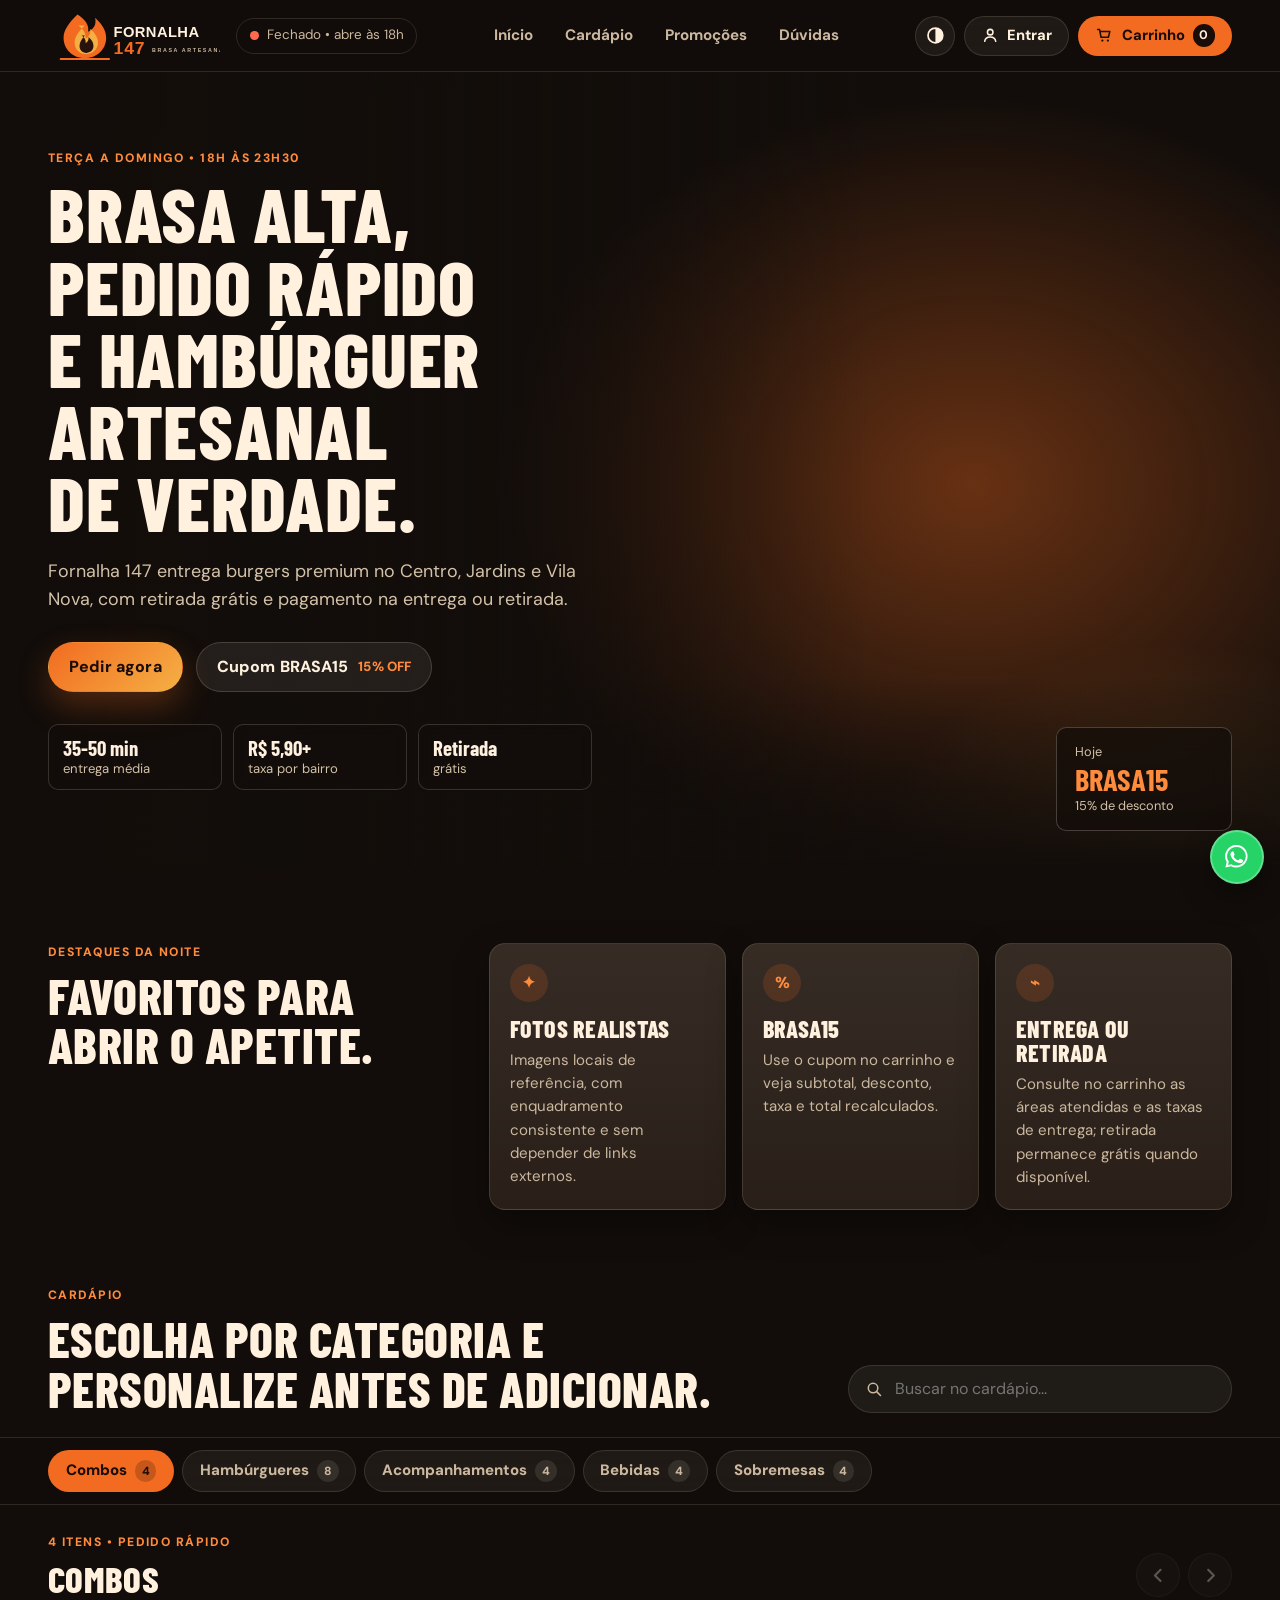
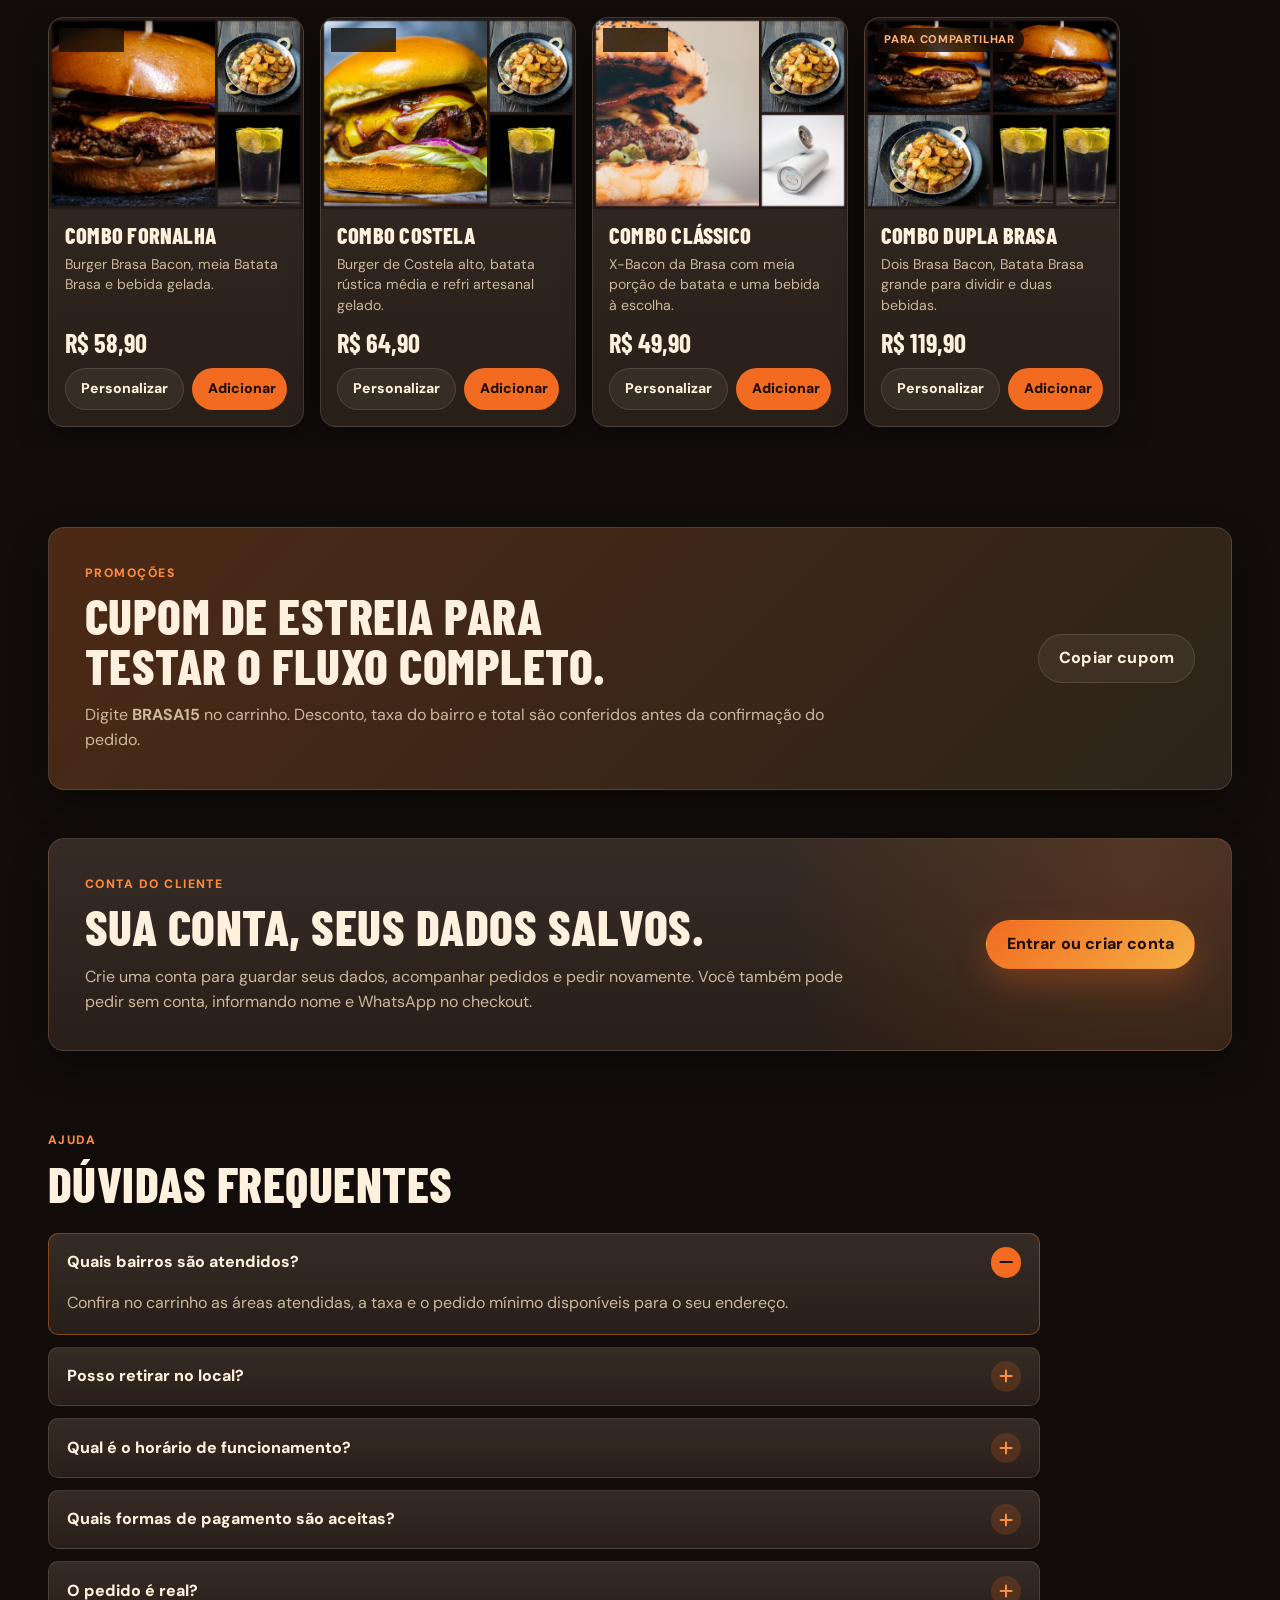
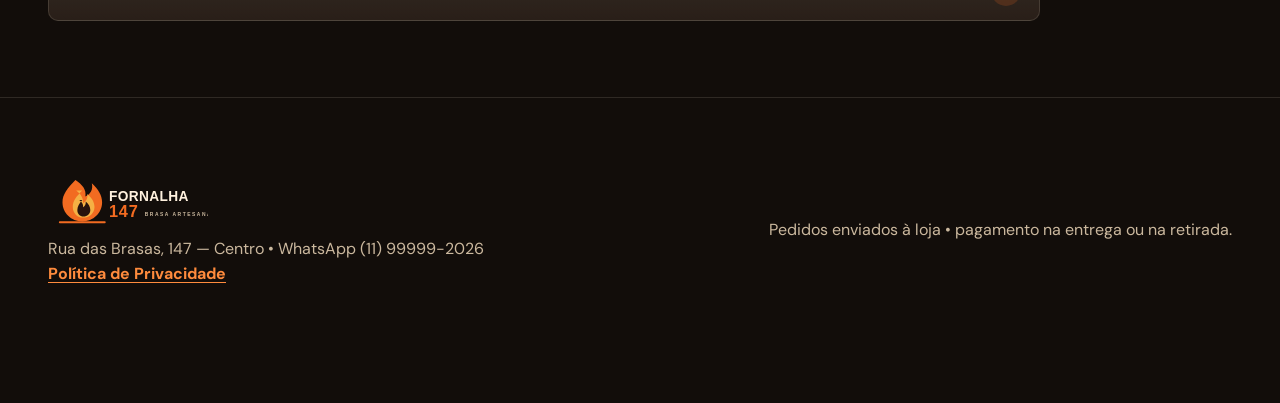
==== commit 38179043: "Add files via upload" ====
--- a/index.html
+++ b/index.html
@@ -106,7 +106,7 @@
           <article>
             <span class="mini-icon" aria-hidden="true">⌁</span>
             <h3>Entrega ou retirada</h3>
-            <p>Centro, Jardins e Vila Nova com taxas simuladas; retirada permanece grátis.</p>
+            <p>Consulte no carrinho as áreas atendidas e as taxas de entrega; retirada permanece grátis quando disponível.</p>
           </article>
         </div>
       </section>
@@ -141,8 +141,8 @@
         <section class="promo-section">
           <div class="promo-copy">
             <p class="eyebrow">Promoções</p>
-            <h2>Cupom de estreia para testar o fluxo completo.</h2>
-            <p>Digite <strong>BRASA15</strong> no carrinho. O protótipo recalcula o desconto de 15%, a taxa do bairro e o total final antes da revisão do pedido.</p>
+            <h2>Uma vantagem para aproveitar na sua próxima refeição.</h2>
+            <p>Digite <strong>BRASA15</strong> no carrinho. Desconto, taxa do bairro e total são conferidos antes da confirmação do pedido.</p>
           </div>
           <button class="secondary-btn" type="button" data-copy-coupon="BRASA15">Copiar cupom</button>
         </section>
@@ -153,7 +153,7 @@
           <p class="eyebrow">Conta do cliente</p>
           <h2 id="login-preview-title">Sua conta, seus dados salvos.</h2>
           <p id="loginPreviewText">
-            Crie uma conta para guardar seus dados e, quando o checkout for conectado ao sistema de pedidos, acompanhar seus pedidos e usar “Pedir novamente”. Você também pode pedir sem conta, informando nome e WhatsApp no checkout.
+            Crie uma conta para guardar seus dados, acompanhar pedidos e pedir novamente. Você também pode pedir sem conta, informando nome e WhatsApp no checkout.
           </p>
         </div>
         <button class="primary-btn" type="button" id="loginPreviewBtn" data-open-auth>Entrar ou criar conta</button>
@@ -170,7 +170,7 @@
               </button>
             </h3>
             <div class="faq-a" id="faq-a-1" role="region" aria-labelledby="faq-q-1">
-              <div class="faq-a-inner"><p>Centro, Jardins e Vila Nova. A taxa simulada muda no carrinho conforme o bairro escolhido.</p></div>
+              <div class="faq-a-inner"><p>Confira no carrinho as áreas atendidas, a taxa e o pedido mínimo disponíveis para o seu endereço.</p></div>
             </div>
           </article>
           <article class="faq-item">
@@ -196,7 +196,7 @@
           <article class="faq-item">
             <h3>
               <button class="faq-q" type="button" id="faq-q-4" aria-expanded="false" aria-controls="faq-a-4">
-                <span>Quais formas de pagamento aparecem no protótipo?</span><span class="faq-icon" aria-hidden="true"></span>
+                <span>Quais formas de pagamento são aceitas?</span><span class="faq-icon" aria-hidden="true"></span>
               </button>
             </h3>
             <div class="faq-a" id="faq-a-4" role="region" aria-labelledby="faq-q-4">
@@ -210,7 +210,7 @@
               </button>
             </h3>
             <div class="faq-a" id="faq-a-5" role="region" aria-labelledby="faq-q-5">
-              <div class="faq-a-inner"><p>Ainda não. Os pedidos são simulados e não chegam à cozinha. O cadastro de clientes usa um serviço de autenticação real quando ele está configurado.</p></div>
+              <div class="faq-a-inner"><p>Quando o sistema de pedidos está conectado, o pedido é enviado à loja e a equipe confirma pelo WhatsApp. Se a conexão não estiver disponível, o site informa que o pedido não foi enviado.</p></div>
             </div>
           </article>
         </div>
@@ -263,9 +263,10 @@
     <footer class="site-footer">
       <div>
         <img src="assets/logo-fornalha.svg" alt="Fornalha 147" />
-        <p>Rua das Brasas, 147 — Centro • WhatsApp (11) 99999-2026</p>
-      </div>
-      <p>Protótipo do cliente • pedidos ainda simulados, sem comunicação com a cozinha.</p>
+        <p id="footerContact">Rua das Brasas, 147 — Centro • WhatsApp (11) 99999-2026</p>
+        <p><a class="footer-link" href="privacidade/privacidade.html">Política de Privacidade</a></p>
+      </div>
+      <p>Pedidos enviados à loja quando o sistema está conectado • pagamento na entrega ou retirada.</p>
     </footer>
 
     <a
@@ -369,7 +370,7 @@
       <article class="checkout-modal" role="dialog" aria-modal="true" aria-labelledby="checkoutTitle">
         <button class="icon-btn modal-close" type="button" data-close-modal aria-label="Fechar">×</button>
         <div class="checkout-head">
-          <p class="eyebrow">Checkout simulado</p>
+          <p class="eyebrow">Finalizar pedido</p>
           <h2 id="checkoutTitle">Finalize seu pedido</h2>
           <div class="stepper" id="checkoutSteps"></div>
         </div>
@@ -395,6 +396,7 @@
     <script src="config.js"></script>
     <script src="auth-client.js"></script>
     <script src="banners.js"></script>
+    <script src="cep-utils.js"></script>
     <script src="app.js"></script>
   </body>
 </html>
--- a/styles-v2.css
+++ b/styles-v2.css
@@ -826,3 +826,146 @@
   opacity: 0.5;
   cursor: not-allowed;
 }
+
+/* ---------- Página de política de privacidade ---------- */
+
+.footer-link {
+  color: var(--accent-text);
+  font-weight: 700;
+  text-decoration: underline;
+  text-underline-offset: 3px;
+}
+
+.legal {
+  max-width: 52rem;
+  margin: 0 auto;
+  padding: calc(var(--header-h) + 2rem) var(--gutter) 4rem;
+}
+
+.legal h1 {
+  max-width: none;
+  margin-bottom: 1rem;
+  font-size: clamp(2.2rem, 6vw, 3.4rem);
+}
+
+.legal h2 {
+  margin: 2rem 0 0.6rem;
+  font-size: clamp(1.5rem, 3.4vw, 2rem);
+}
+
+.legal p,
+.legal li {
+  color: var(--muted);
+}
+
+.legal ul {
+  padding-left: 1.2rem;
+}
+
+.legal table {
+  width: 100%;
+  border-collapse: collapse;
+  font-size: 0.92rem;
+}
+
+.legal th,
+.legal td {
+  padding: 0.6rem 0.7rem;
+  border: 1px solid var(--line);
+  text-align: left;
+  vertical-align: top;
+}
+
+.legal th {
+  color: var(--text);
+  background: var(--ghost-bg);
+}
+
+.legal .table-wrap {
+  overflow-x: auto;
+}
+
+.legal mark {
+  padding: 0.05rem 0.3rem;
+  border-radius: 4px;
+  background: rgba(245, 176, 68, 0.25);
+  color: var(--text);
+  font-weight: 700;
+}
+
+/* ---------- CAPTCHA, ferramentas da conta e botão de exclusão ---------- */
+
+.captcha-box {
+  display: flex;
+  justify-content: center;
+  min-height: 4rem;
+}
+
+.account-tools {
+  display: grid;
+  justify-items: center;
+  gap: 0.4rem;
+  padding-top: 0.4rem;
+  border-top: 1px solid var(--line);
+}
+
+.danger-btn {
+  display: inline-flex;
+  align-items: center;
+  justify-content: center;
+  min-height: 3rem;
+  padding: 0.7rem 1.25rem;
+  border: 1px solid rgba(255, 106, 77, 0.6);
+  border-radius: 999px;
+  background: rgba(255, 106, 77, 0.14);
+  color: var(--text);
+  font-weight: 800;
+}
+
+/* Grupos de adicionais (cada grupo do banco vira um bloco no modal do produto) */
+.addon-group {
+  display: grid;
+  gap: 0.5rem;
+}
+
+.addon-group + .addon-group {
+  margin-top: 0.9rem;
+}
+
+.addon-group-title {
+  margin: 0 0 0.1rem;
+}
+
+/* Busca de CEP no checkout */
+.cep-row {
+  display: grid;
+  grid-template-columns: minmax(0, 1fr) auto;
+  align-items: end;
+  gap: 0.55rem 0.75rem;
+}
+
+.cep-row > label {
+  min-width: 0;
+}
+
+.cep-lookup {
+  min-height: 3rem;
+  white-space: nowrap;
+}
+
+.cep-status {
+  grid-column: 1 / -1;
+  min-height: 1.15rem;
+  color: var(--muted);
+  font-size: 0.82rem;
+}
+
+@media (max-width: 520px) {
+  .cep-row {
+    grid-template-columns: minmax(0, 1fr);
+  }
+
+  .cep-lookup {
+    width: 100%;
+  }
+}
